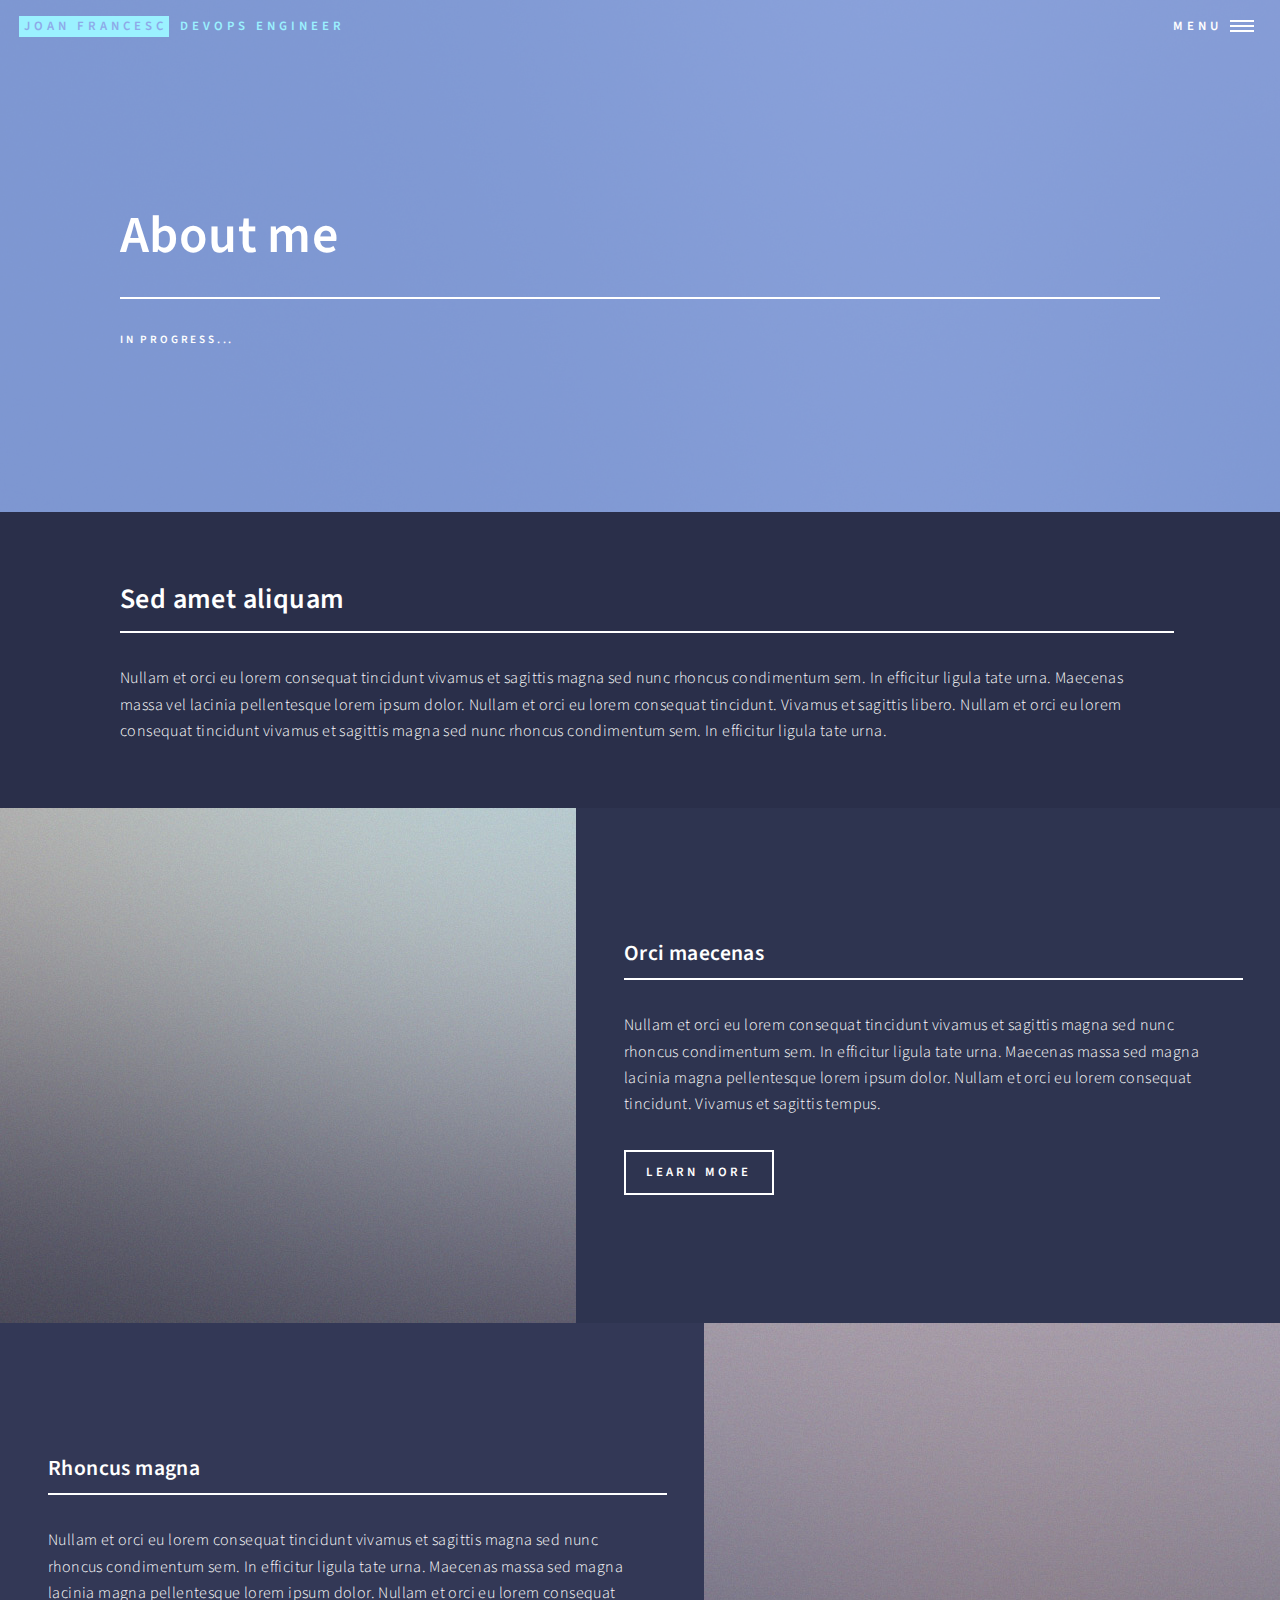
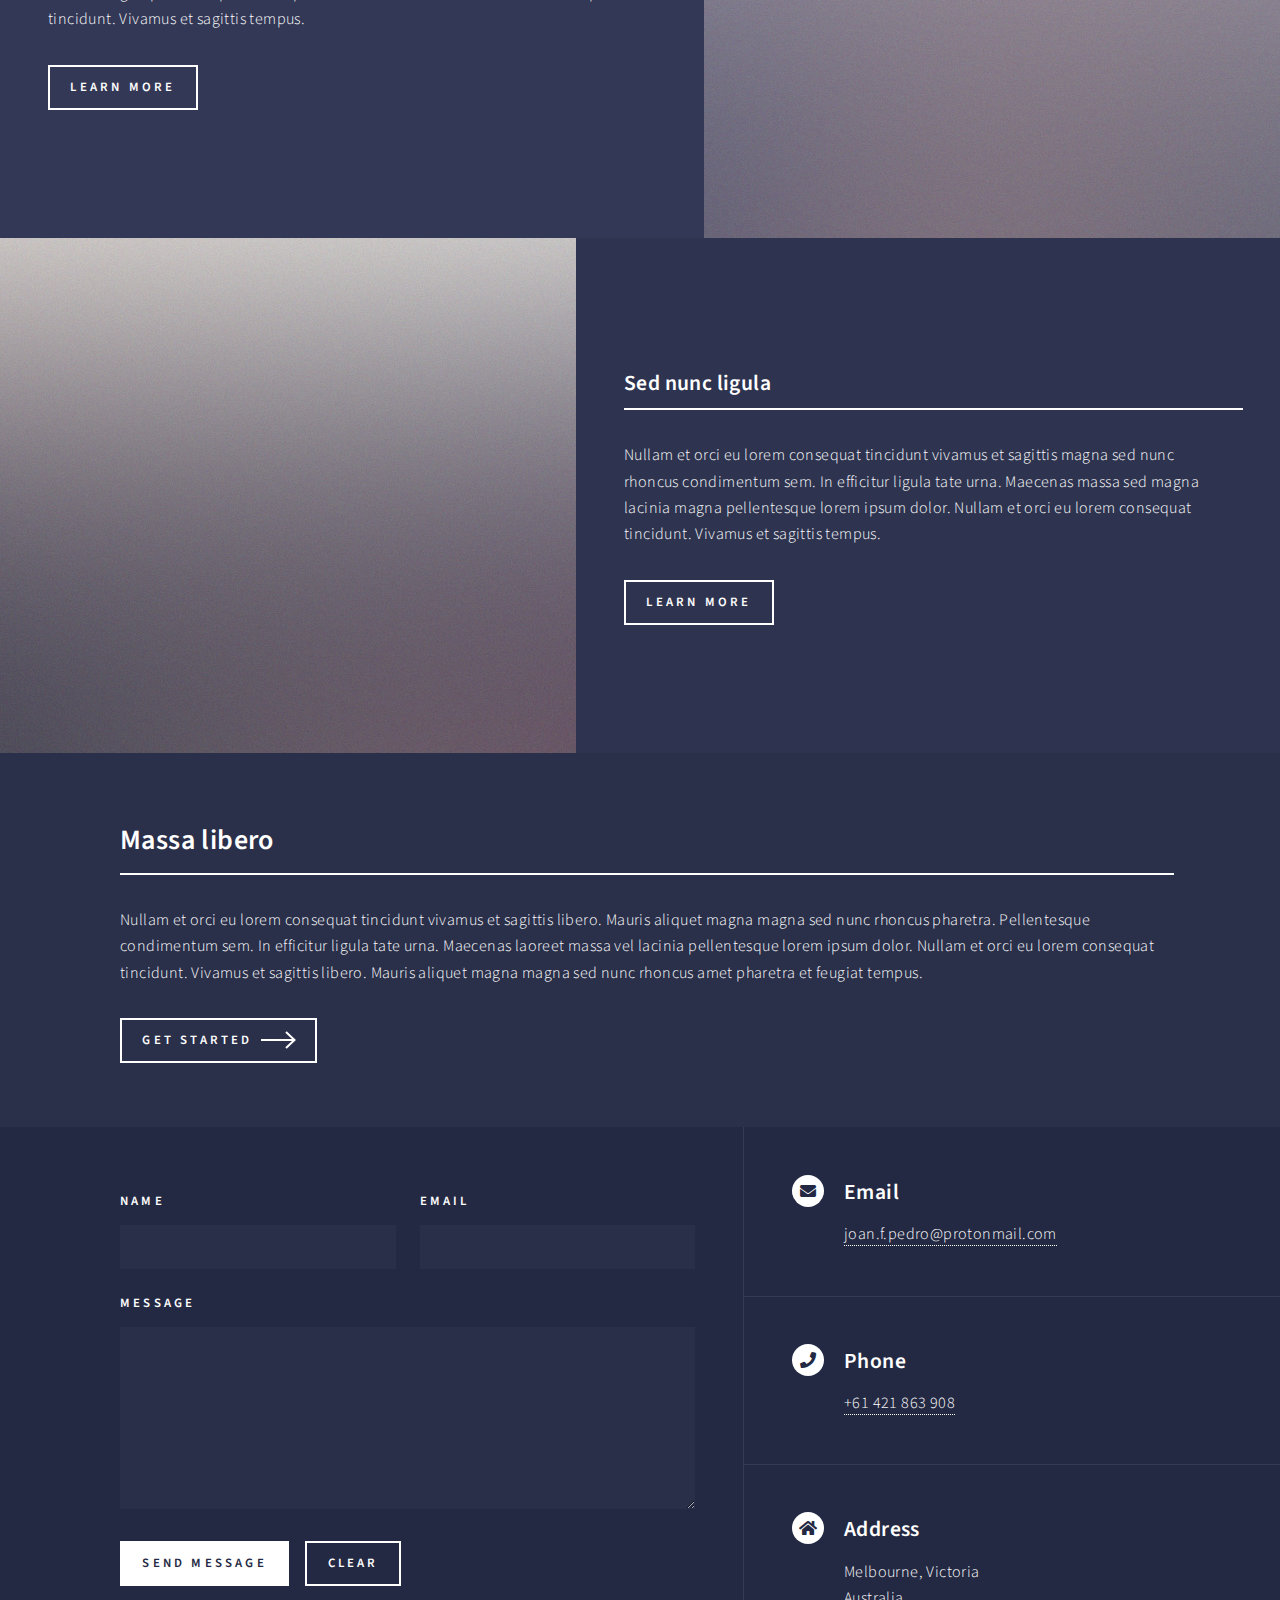
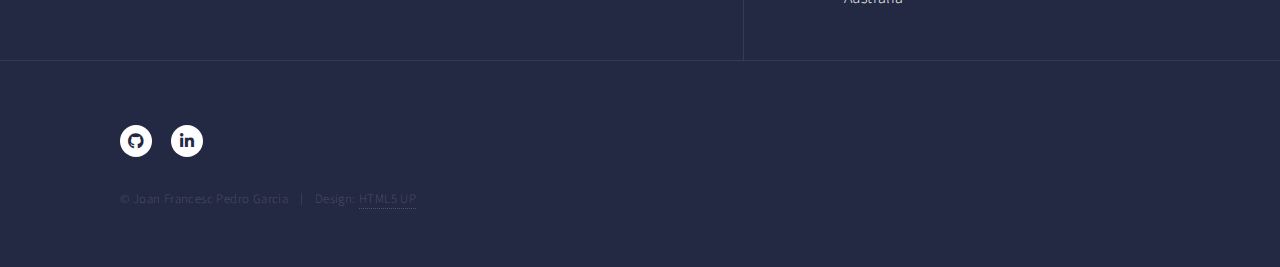
==== about.html @ ef1ed410 "Experience and studies ok" ====
<!DOCTYPE HTML>
<!--
	Forty by HTML5 UP
	html5up.net | @ajlkn
	Free for personal and commercial use under the CCA 3.0 license (html5up.net/license)
-->
<html>
	<head>	
		<link rel="icon" type="image/x-icon" href="/images/favicon.png">
		<title>Joan's Portfolio</title>
		<meta charset="utf-8" />
		<meta name="viewport" content="width=device-width, initial-scale=1, user-scalable=no" />
		<link rel="stylesheet" href="assets/css/main.css" />
		<noscript><link rel="stylesheet" href="assets/css/noscript.css" /></noscript>
	</head>

	<body class="is-preload">

		<!-- Wrapper -->
		<div id="wrapper">

			<!-- Header -->
			<header id="header" class="alt style5">
				<a href="index.html" class="logo"><strong>JOAN FRANCESC</strong> <span>DevOps Engineer</span></a>
				<nav>
					<a href="#menu">Menu</a>
				</nav>
			</header>

			<!-- Menu -->
			<nav id="menu">
				<ul class="links">
					<li><a href="index.html">Home</a></li>
					<li><a href="experience.html">Experience</a></li>
					<li><a href="education.html">Education and Certificates</a></li>
					<li><a href="skills.html">Skills</a></li>
					<li><a href="projects.html">Projects</a></li>
					<li><a href="about.html">About me</a></li>
				</ul>
				<ul class="actions stacked">
					<li><a href="documents/RESUME_DEVOPS_JOAN.pdf" target="_blank" class="button primary fit">Get my resume</a></li>
				</ul>
			</nav>

			<!-- Banner -->
			<!-- Note: The "styleN" class below should match that of the header element. -->
			<section id="banner" class="style5">
				<div class="inner">
					<span class="image">
						<img src="images/pic07.jpg" alt="" />
					</span>
					<header class="major">
						<h1>About me</h1>
					</header>
					<div class="content">
						<p>IN PROGRESS...<p/>
					</div>
				</div>
			</section>

			<!-- Main -->
			<div id="main">

				<!-- One -->
				<section id="one">
					<div class="inner">
						<header class="major">
							<h2>Sed amet aliquam</h2>
						</header>
						<p>Nullam et orci eu lorem consequat tincidunt vivamus et sagittis magna sed nunc rhoncus condimentum sem. In efficitur ligula tate urna. Maecenas massa vel lacinia pellentesque lorem ipsum dolor. Nullam et orci eu lorem consequat tincidunt. Vivamus et sagittis libero. Nullam et orci eu lorem consequat tincidunt vivamus et sagittis magna sed nunc rhoncus condimentum sem. In efficitur ligula tate urna.</p>
					</div>
				</section>

				<!-- Two -->
				<section id="two" class="spotlights">
					<section>
						<a href="generic.html" class="image">
							<img src="images/pic08.jpg" alt="" data-position="center center" />
						</a>
						<div class="content">
							<div class="inner">
								<header class="major">
									<h3>Orci maecenas</h3>
								</header>
								<p>Nullam et orci eu lorem consequat tincidunt vivamus et sagittis magna sed nunc rhoncus condimentum sem. In efficitur ligula tate urna. Maecenas massa sed magna lacinia magna pellentesque lorem ipsum dolor. Nullam et orci eu lorem consequat tincidunt. Vivamus et sagittis tempus.</p>
								<ul class="actions">
									<li><a href="generic.html" class="button">Learn more</a></li>
								</ul>
							</div>
						</div>
					</section>
					<section>
						<a href="generic.html" class="image">
							<img src="images/pic09.jpg" alt="" data-position="top center" />
						</a>
						<div class="content">
							<div class="inner">
								<header class="major">
									<h3>Rhoncus magna</h3>
								</header>
								<p>Nullam et orci eu lorem consequat tincidunt vivamus et sagittis magna sed nunc rhoncus condimentum sem. In efficitur ligula tate urna. Maecenas massa sed magna lacinia magna pellentesque lorem ipsum dolor. Nullam et orci eu lorem consequat tincidunt. Vivamus et sagittis tempus.</p>
								<ul class="actions">
									<li><a href="generic.html" class="button">Learn more</a></li>
								</ul>
							</div>
						</div>
					</section>
					<section>
						<a href="generic.html" class="image">
							<img src="images/pic10.jpg" alt="" data-position="25% 25%" />
						</a>
						<div class="content">
							<div class="inner">
								<header class="major">
									<h3>Sed nunc ligula</h3>
								</header>
								<p>Nullam et orci eu lorem consequat tincidunt vivamus et sagittis magna sed nunc rhoncus condimentum sem. In efficitur ligula tate urna. Maecenas massa sed magna lacinia magna pellentesque lorem ipsum dolor. Nullam et orci eu lorem consequat tincidunt. Vivamus et sagittis tempus.</p>
								<ul class="actions">
									<li><a href="generic.html" class="button">Learn more</a></li>
								</ul>
							</div>
						</div>
					</section>
				</section>

				<!-- Three -->
				<section id="three">
					<div class="inner">
						<header class="major">
							<h2>Massa libero</h2>
						</header>
						<p>Nullam et orci eu lorem consequat tincidunt vivamus et sagittis libero. Mauris aliquet magna magna sed nunc rhoncus pharetra. Pellentesque condimentum sem. In efficitur ligula tate urna. Maecenas laoreet massa vel lacinia pellentesque lorem ipsum dolor. Nullam et orci eu lorem consequat tincidunt. Vivamus et sagittis libero. Mauris aliquet magna magna sed nunc rhoncus amet pharetra et feugiat tempus.</p>
						<ul class="actions">
							<li><a href="generic.html" class="button next">Get Started</a></li>
						</ul>
					</div>
				</section>

			</div>

			<!-- Contact -->
			<section id="contact">
				<div class="inner">
					<section>
						<form method="post" action="https://formspree.io/f/mrgnbzaw">
							<div class="fields">
								<div class="field half">
									<label for="name">Name</label>
									<input type="text" name="name" id="name" />
								</div>
								<div class="field half">
									<label for="email">Email</label>
									<input type="text" name="email" id="email" />
								</div>
								<div class="field">
									<label for="message">Message</label>
									<textarea name="message" id="message" rows="6"></textarea>
								</div>
							</div>
							<ul class="actions">
								<li><input type="submit" value="Send Message" class="primary" /></li>
								<li><input type="reset" value="Clear" /></li>
							</ul>
						</form>
					</section>
					<section class="split">
						<section>
							<div class="contact-method">
								<span class="icon solid alt fa-envelope"></span>
								<h3>Email</h3>
								<a href="mailto:joan.f.pedro@protonmail.com">joan.f.pedro@protonmail.com</a>
							</div>
						</section>
						<section>
							<div class="contact-method">
								<span class="icon solid alt fa-phone"></span>
								<h3>Phone</h3>
								<a href="tel:+61421863908">+61 421 863 908</a>
							</div>
						</section>
						<section>
							<div class="contact-method">
								<span class="icon solid alt fa-home"></span>
								<h3>Address</h3>
								<span>Melbourne, Victoria<br />
								Australia</span>
							</div>
						</section>
					</section>
				</div>
			</section>

			<!-- Footer -->
			<footer id="footer">
				<div class="inner">
					<ul class="icons">
						<li><a href="https://www.github.com/joanfrancescpedro/" class="icon brands alt fa-github" target="_blank"><span class="label">GitHub</span></a></li>
						<li><a href="https://www.linkedin.com/in/jfpedrogarcia/" class="icon brands alt fa-linkedin-in" target="_blank"><span class="label">LinkedIn</span></a></li>
					</ul>
					<ul class="copyright">
						<li>&copy; Joan Francesc Pedro Garcia</li><li>Design: <a href="https://html5up.net">HTML5 UP</a></li>
					</ul>
				</div>
			</footer>
		</div>

		<!-- Scripts -->
		<script src="assets/js/jquery.min.js"></script>
		<script src="assets/js/jquery.scrolly.min.js"></script>
		<script src="assets/js/jquery.scrollex.min.js"></script>
		<script src="assets/js/browser.min.js"></script>
		<script src="assets/js/breakpoints.min.js"></script>
		<script src="assets/js/util.js"></script>
		<script src="assets/js/main.js"></script>

	</body>
</html>
---- assets/css/main.css ----
@import url(fontawesome-all.min.css);
@import url("https://fonts.googleapis.com/css?family=Source+Sans+Pro:300,300italic,600,600italic");

/*
	Forty by HTML5 UP
	html5up.net | @ajlkn
	Free for personal and commercial use under the CCA 3.0 license (html5up.net/license)
*/

html, body, div, span, applet, object,
iframe, h1, h2, h3, h4, h5, h6, p, blockquote,
pre, a, abbr, acronym, address, big, cite,
code, del, dfn, em, img, ins, kbd, q, s, samp,
small, strike, strong, sub, sup, tt, var, b,
u, i, center, dl, dt, dd, ol, ul, li, fieldset,
form, label, legend, table, caption, tbody,
tfoot, thead, tr, th, td, article, aside,
canvas, details, embed, figure, figcaption,
footer, header, hgroup, menu, nav, output, ruby,
section, summary, time, mark, audio, video {
	margin: 0;
	padding: 0;
	border: 0;
	font-size: 100%;
	font: inherit;
	vertical-align: baseline;}

article, aside, details, figcaption, figure,
footer, header, hgroup, menu, nav, section {
	display: block;}

body {
	line-height: 1;
}

ol, ul {
	list-style: none;
}

blockquote, q {
	quotes: none;
}

	blockquote:before, blockquote:after, q:before, q:after {
		content: '';
		content: none;
	}

table {
	border-collapse: collapse;
	border-spacing: 0;
}

body {
	-webkit-text-size-adjust: none;
}

mark {
	background-color: transparent;
	color: inherit;
}

input::-moz-focus-inner {
	border: 0;
	padding: 0;
}

input, select, textarea {
	-moz-appearance: none;
	-webkit-appearance: none;
	-ms-appearance: none;
	appearance: none;
}

/* Basic */

	@-ms-viewport {
		width: device-width;
	}

	body {
		-ms-overflow-style: scrollbar;
	}

	@media screen and (max-width: 480px) {

		html, body {
			min-width: 320px;
		}

	}

	html {
		box-sizing: border-box;
	}

	*, *:before, *:after {
		box-sizing: inherit;
	}

	body {
		background: #242943;
	}

		body.is-preload *, body.is-preload *:before, body.is-preload *:after {
			-moz-animation: none !important;
			-webkit-animation: none !important;
			-ms-animation: none !important;
			animation: none !important;
			-moz-transition: none !important;
			-webkit-transition: none !important;
			-ms-transition: none !important;
			transition: none !important;
		}

/* Type */

	body, input, select, textarea {
		color: #ffffff;
		font-family: "Source Sans Pro", Helvetica, sans-serif;
		font-size: 17pt;
		font-weight: 300;
		letter-spacing: 0.025em;
		line-height: 1.65;
	}

		@media screen and (max-width: 1680px) {

			body, input, select, textarea {
				font-size: 14pt;
			}

		}

		@media screen and (max-width: 1280px) {

			body, input, select, textarea {
				font-size: 12pt;
			}

		}

		@media screen and (max-width: 360px) {

			body, input, select, textarea {
				font-size: 11pt;
			}

		}

	a {
		-moz-transition: color 0.2s ease-in-out, border-bottom-color 0.2s ease-in-out;
		-webkit-transition: color 0.2s ease-in-out, border-bottom-color 0.2s ease-in-out;
		-ms-transition: color 0.2s ease-in-out, border-bottom-color 0.2s ease-in-out;
		transition: color 0.2s ease-in-out, border-bottom-color 0.2s ease-in-out;
		border-bottom: dotted 1px;
		color: inherit;
		text-decoration: none;
	}

		a:hover {
			border-bottom-color: transparent;
			color: #9bf1ff !important;
		}

		a:active {
			color: #53e3fb !important;
		}

	strong, b {
		color: #ffffff;
		font-weight: 600;
	}

	em, i {
		font-style: italic;
	}

	p {
		margin: 0 0 2em 0;
	}

	h1, h2, h3, h4, h5, h6 {
		color: #ffffff;
		font-weight: 600;
		line-height: 1.65;
		margin: 0 0 1em 0;
	}

		h1 a, h2 a, h3 a, h4 a, h5 a, h6 a {
			color: inherit;
			border-bottom: 0;
		}

	h1 {
		font-size: 2.5em;
	}

	h2 {
		font-size: 1.75em;
	}

	h3 {
		font-size: 1.35em;
	}

	h4 {
		font-size: 1.1em;
	}

	h5 {
		font-size: 0.9em;
	}

	h6 {
		font-size: 0.7em;
	}

	@media screen and (max-width: 736px) {

		h1 {
			font-size: 2em;
		}

		h2 {
			font-size: 1.5em;
		}

		h3 {
			font-size: 1.25em;
		}

	}

	sub {
		font-size: 0.8em;
		position: relative;
		top: 0.5em;
	}

	sup {
		font-size: 0.8em;
		position: relative;
		top: -0.5em;
	}

	blockquote {
		border-left: solid 4px rgba(212, 212, 255, 0.1);
		font-style: italic;
		margin: 0 0 2em 0;
		padding: 0.5em 0 0.5em 2em;
	}

	code {
		background: rgba(212, 212, 255, 0.035);
		font-family: "Courier New", monospace;
		font-size: 0.9em;
		margin: 0 0.25em;
		padding: 0.25em 0.65em;
	}

	pre {
		-webkit-overflow-scrolling: touch;
		font-family: "Courier New", monospace;
		font-size: 0.9em;
		margin: 0 0 2em 0;
	}

		pre code {
			display: block;
			line-height: 1.75;
			padding: 1em 1.5em;
			overflow-x: auto;
		}

	hr {
		border: 0;
		border-bottom: solid 1px rgba(212, 212, 255, 0.1);
		margin: 2em 0;
	}

		hr.major {
			margin: 3em 0;
		}

	.align-left {
		text-align: left;
	}

	.align-center {
		text-align: center;
	}

	.align-right {
		text-align: right;
	}

/* Row */

	.row {
		display: flex;
		flex-wrap: wrap;
		box-sizing: border-box;
		align-items: stretch;
	}

		.row > * {
			box-sizing: border-box;
		}

		.row.gtr-uniform > * > :last-child {
			margin-bottom: 0;
		}

		.row.aln-left {
			justify-content: flex-start;
		}

		.row.aln-center {
			justify-content: center;
		}

		.row.aln-right {
			justify-content: flex-end;
		}

		.row.aln-top {
			align-items: flex-start;
		}

		.row.aln-middle {
			align-items: center;
		}

		.row.aln-bottom {
			align-items: flex-end;
		}

		.row > .imp {
			order: -1;
		}

		.row > .col-1 {
			width: 8.33333%;
		}

		.row > .off-1 {
			margin-left: 8.33333%;
		}

		.row > .col-2 {
			width: 16.66667%;
		}

		.row > .off-2 {
			margin-left: 16.66667%;
		}

		.row > .col-3 {
			width: 25%;
		}

		.row > .off-3 {
			margin-left: 25%;
		}

		.row > .col-4 {
			width: 33.33333%;
		}

		.row > .off-4 {
			margin-left: 33.33333%;
		}

		.row > .col-5 {
			width: 41.66667%;
		}

		.row > .off-5 {
			margin-left: 41.66667%;
		}

		.row > .col-6 {
			width: 50%;
		}

		.row > .off-6 {
			margin-left: 50%;
		}

		.row > .col-7 {
			width: 58.33333%;
		}

		.row > .off-7 {
			margin-left: 58.33333%;
		}

		.row > .col-8 {
			width: 66.66667%;
		}

		.row > .off-8 {
			margin-left: 66.66667%;
		}

		.row > .col-9 {
			width: 75%;
		}

		.row > .off-9 {
			margin-left: 75%;
		}

		.row > .col-10 {
			width: 83.33333%;
		}

		.row > .off-10 {
			margin-left: 83.33333%;
		}

		.row > .col-11 {
			width: 91.66667%;
		}

		.row > .off-11 {
			margin-left: 91.66667%;
		}

		.row > .col-12 {
			width: 100%;
		}

		.row > .off-12 {
			margin-left: 100%;
		}

		.row.gtr-0 {
			margin-top: 0;
			margin-left: 0em;
		}

			.row.gtr-0 > * {
				padding: 0 0 0 0em;
			}

			.row.gtr-0.gtr-uniform {
				margin-top: 0em;
			}

				.row.gtr-0.gtr-uniform > * {
					padding-top: 0em;
				}

		.row.gtr-25 {
			margin-top: 0;
			margin-left: -0.5em;
		}

			.row.gtr-25 > * {
				padding: 0 0 0 0.5em;
			}

			.row.gtr-25.gtr-uniform {
				margin-top: -0.5em;
			}

				.row.gtr-25.gtr-uniform > * {
					padding-top: 0.5em;
				}

		.row.gtr-50 {
			margin-top: 0;
			margin-left: -1em;
		}

			.row.gtr-50 > * {
				padding: 0 0 0 1em;
			}

			.row.gtr-50.gtr-uniform {
				margin-top: -1em;
			}

				.row.gtr-50.gtr-uniform > * {
					padding-top: 1em;
				}

		.row {
			margin-top: 0;
			margin-left: -2em;
		}

			.row > * {
				padding: 0 0 0 2em;
			}

			.row.gtr-uniform {
				margin-top: -2em;
			}

				.row.gtr-uniform > * {
					padding-top: 2em;
				}

		.row.gtr-150 {
			margin-top: 0;
			margin-left: -3em;
		}

			.row.gtr-150 > * {
				padding: 0 0 0 3em;
			}

			.row.gtr-150.gtr-uniform {
				margin-top: -3em;
			}

				.row.gtr-150.gtr-uniform > * {
					padding-top: 3em;
				}

		.row.gtr-200 {
			margin-top: 0;
			margin-left: -4em;
		}

			.row.gtr-200 > * {
				padding: 0 0 0 4em;
			}

			.row.gtr-200.gtr-uniform {
				margin-top: -4em;
			}

				.row.gtr-200.gtr-uniform > * {
					padding-top: 4em;
				}

		@media screen and (max-width: 1680px) {

			.row {
				display: flex;
				flex-wrap: wrap;
				box-sizing: border-box;
				align-items: stretch;
			}

				.row > * {
					box-sizing: border-box;
				}

				.row.gtr-uniform > * > :last-child {
					margin-bottom: 0;
				}

				.row.aln-left {
					justify-content: flex-start;
				}

				.row.aln-center {
					justify-content: center;
				}

				.row.aln-right {
					justify-content: flex-end;
				}

				.row.aln-top {
					align-items: flex-start;
				}

				.row.aln-middle {
					align-items: center;
				}

				.row.aln-bottom {
					align-items: flex-end;
				}

				.row > .imp-xlarge {
					order: -1;
				}

				.row > .col-1-xlarge {
					width: 8.33333%;
				}

				.row > .off-1-xlarge {
					margin-left: 8.33333%;
				}

				.row > .col-2-xlarge {
					width: 16.66667%;
				}

				.row > .off-2-xlarge {
					margin-left: 16.66667%;
				}

				.row > .col-3-xlarge {
					width: 25%;
				}

				.row > .off-3-xlarge {
					margin-left: 25%;
				}

				.row > .col-4-xlarge {
					width: 33.33333%;
				}

				.row > .off-4-xlarge {
					margin-left: 33.33333%;
				}

				.row > .col-5-xlarge {
					width: 41.66667%;
				}

				.row > .off-5-xlarge {
					margin-left: 41.66667%;
				}

				.row > .col-6-xlarge {
					width: 50%;
				}

				.row > .off-6-xlarge {
					margin-left: 50%;
				}

				.row > .col-7-xlarge {
					width: 58.33333%;
				}

				.row > .off-7-xlarge {
					margin-left: 58.33333%;
				}

				.row > .col-8-xlarge {
					width: 66.66667%;
				}

				.row > .off-8-xlarge {
					margin-left: 66.66667%;
				}

				.row > .col-9-xlarge {
					width: 75%;
				}

				.row > .off-9-xlarge {
					margin-left: 75%;
				}

				.row > .col-10-xlarge {
					width: 83.33333%;
				}

				.row > .off-10-xlarge {
					margin-left: 83.33333%;
				}

				.row > .col-11-xlarge {
					width: 91.66667%;
				}

				.row > .off-11-xlarge {
					margin-left: 91.66667%;
				}

				.row > .col-12-xlarge {
					width: 100%;
				}

				.row > .off-12-xlarge {
					margin-left: 100%;
				}

				.row.gtr-0 {
					margin-top: 0;
					margin-left: 0em;
				}

					.row.gtr-0 > * {
						padding: 0 0 0 0em;
					}

					.row.gtr-0.gtr-uniform {
						margin-top: 0em;
					}

						.row.gtr-0.gtr-uniform > * {
							padding-top: 0em;
						}

				.row.gtr-25 {
					margin-top: 0;
					margin-left: -0.5em;
				}

					.row.gtr-25 > * {
						padding: 0 0 0 0.5em;
					}

					.row.gtr-25.gtr-uniform {
						margin-top: -0.5em;
					}

						.row.gtr-25.gtr-uniform > * {
							padding-top: 0.5em;
						}

				.row.gtr-50 {
					margin-top: 0;
					margin-left: -1em;
				}

					.row.gtr-50 > * {
						padding: 0 0 0 1em;
					}

					.row.gtr-50.gtr-uniform {
						margin-top: -1em;
					}

						.row.gtr-50.gtr-uniform > * {
							padding-top: 1em;
						}

				.row {
					margin-top: 0;
					margin-left: -2em;
				}

					.row > * {
						padding: 0 0 0 2em;
					}

					.row.gtr-uniform {
						margin-top: -2em;
					}

						.row.gtr-uniform > * {
							padding-top: 2em;
						}

				.row.gtr-150 {
					margin-top: 0;
					margin-left: -3em;
				}

					.row.gtr-150 > * {
						padding: 0 0 0 3em;
					}

					.row.gtr-150.gtr-uniform {
						margin-top: -3em;
					}

						.row.gtr-150.gtr-uniform > * {
							padding-top: 3em;
						}

				.row.gtr-200 {
					margin-top: 0;
					margin-left: -4em;
				}

					.row.gtr-200 > * {
						padding: 0 0 0 4em;
					}

					.row.gtr-200.gtr-uniform {
						margin-top: -4em;
					}

						.row.gtr-200.gtr-uniform > * {
							padding-top: 4em;
						}

		}

		@media screen and (max-width: 1280px) {

			.row {
				display: flex;
				flex-wrap: wrap;
				box-sizing: border-box;
				align-items: stretch;
			}

				.row > * {
					box-sizing: border-box;
				}

				.row.gtr-uniform > * > :last-child {
					margin-bottom: 0;
				}

				.row.aln-left {
					justify-content: flex-start;
				}

				.row.aln-center {
					justify-content: center;
				}

				.row.aln-right {
					justify-content: flex-end;
				}

				.row.aln-top {
					align-items: flex-start;
				}

				.row.aln-middle {
					align-items: center;
				}

				.row.aln-bottom {
					align-items: flex-end;
				}

				.row > .imp-large {
					order: -1;
				}

				.row > .col-1-large {
					width: 8.33333%;
				}

				.row > .off-1-large {
					margin-left: 8.33333%;
				}

				.row > .col-2-large {
					width: 16.66667%;
				}

				.row > .off-2-large {
					margin-left: 16.66667%;
				}

				.row > .col-3-large {
					width: 25%;
				}

				.row > .off-3-large {
					margin-left: 25%;
				}

				.row > .col-4-large {
					width: 33.33333%;
				}

				.row > .off-4-large {
					margin-left: 33.33333%;
				}

				.row > .col-5-large {
					width: 41.66667%;
				}

				.row > .off-5-large {
					margin-left: 41.66667%;
				}

				.row > .col-6-large {
					width: 50%;
				}

				.row > .off-6-large {
					margin-left: 50%;
				}

				.row > .col-7-large {
					width: 58.33333%;
				}

				.row > .off-7-large {
					margin-left: 58.33333%;
				}

				.row > .col-8-large {
					width: 66.66667%;
				}

				.row > .off-8-large {
					margin-left: 66.66667%;
				}

				.row > .col-9-large {
					width: 75%;
				}

				.row > .off-9-large {
					margin-left: 75%;
				}

				.row > .col-10-large {
					width: 83.33333%;
				}

				.row > .off-10-large {
					margin-left: 83.33333%;
				}

				.row > .col-11-large {
					width: 91.66667%;
				}

				.row > .off-11-large {
					margin-left: 91.66667%;
				}

				.row > .col-12-large {
					width: 100%;
				}

				.row > .off-12-large {
					margin-left: 100%;
				}

				.row.gtr-0 {
					margin-top: 0;
					margin-left: 0em;
				}

					.row.gtr-0 > * {
						padding: 0 0 0 0em;
					}

					.row.gtr-0.gtr-uniform {
						margin-top: 0em;
					}

						.row.gtr-0.gtr-uniform > * {
							padding-top: 0em;
						}

				.row.gtr-25 {
					margin-top: 0;
					margin-left: -0.375em;
				}

					.row.gtr-25 > * {
						padding: 0 0 0 0.375em;
					}

					.row.gtr-25.gtr-uniform {
						margin-top: -0.375em;
					}

						.row.gtr-25.gtr-uniform > * {
							padding-top: 0.375em;
						}

				.row.gtr-50 {
					margin-top: 0;
					margin-left: -0.75em;
				}

					.row.gtr-50 > * {
						padding: 0 0 0 0.75em;
					}

					.row.gtr-50.gtr-uniform {
						margin-top: -0.75em;
					}

						.row.gtr-50.gtr-uniform > * {
							padding-top: 0.75em;
						}

				.row {
					margin-top: 0;
					margin-left: -1.5em;
				}

					.row > * {
						padding: 0 0 0 1.5em;
					}

					.row.gtr-uniform {
						margin-top: -1.5em;
					}

						.row.gtr-uniform > * {
							padding-top: 1.5em;
						}

				.row.gtr-150 {
					margin-top: 0;
					margin-left: -2.25em;
				}

					.row.gtr-150 > * {
						padding: 0 0 0 2.25em;
					}

					.row.gtr-150.gtr-uniform {
						margin-top: -2.25em;
					}

						.row.gtr-150.gtr-uniform > * {
							padding-top: 2.25em;
						}

				.row.gtr-200 {
					margin-top: 0;
					margin-left: -3em;
				}

					.row.gtr-200 > * {
						padding: 0 0 0 3em;
					}

					.row.gtr-200.gtr-uniform {
						margin-top: -3em;
					}

						.row.gtr-200.gtr-uniform > * {
							padding-top: 3em;
						}

		}

		@media screen and (max-width: 980px) {

			.row {
				display: flex;
				flex-wrap: wrap;
				box-sizing: border-box;
				align-items: stretch;
			}

				.row > * {
					box-sizing: border-box;
				}

				.row.gtr-uniform > * > :last-child {
					margin-bottom: 0;
				}

				.row.aln-left {
					justify-content: flex-start;
				}

				.row.aln-center {
					justify-content: center;
				}

				.row.aln-right {
					justify-content: flex-end;
				}

				.row.aln-top {
					align-items: flex-start;
				}

				.row.aln-middle {
					align-items: center;
				}

				.row.aln-bottom {
					align-items: flex-end;
				}

				.row > .imp-medium {
					order: -1;
				}

				.row > .col-1-medium {
					width: 8.33333%;
				}

				.row > .off-1-medium {
					margin-left: 8.33333%;
				}

				.row > .col-2-medium {
					width: 16.66667%;
				}

				.row > .off-2-medium {
					margin-left: 16.66667%;
				}

				.row > .col-3-medium {
					width: 25%;
				}

				.row > .off-3-medium {
					margin-left: 25%;
				}

				.row > .col-4-medium {
					width: 33.33333%;
				}

				.row > .off-4-medium {
					margin-left: 33.33333%;
				}

				.row > .col-5-medium {
					width: 41.66667%;
				}

				.row > .off-5-medium {
					margin-left: 41.66667%;
				}

				.row > .col-6-medium {
					width: 50%;
				}

				.row > .off-6-medium {
					margin-left: 50%;
				}

				.row > .col-7-medium {
					width: 58.33333%;
				}

				.row > .off-7-medium {
					margin-left: 58.33333%;
				}

				.row > .col-8-medium {
					width: 66.66667%;
				}

				.row > .off-8-medium {
					margin-left: 66.66667%;
				}

				.row > .col-9-medium {
					width: 75%;
				}

				.row > .off-9-medium {
					margin-left: 75%;
				}

				.row > .col-10-medium {
					width: 83.33333%;
				}

				.row > .off-10-medium {
					margin-left: 83.33333%;
				}

				.row > .col-11-medium {
					width: 91.66667%;
				}

				.row > .off-11-medium {
					margin-left: 91.66667%;
				}

				.row > .col-12-medium {
					width: 100%;
				}

				.row > .off-12-medium {
					margin-left: 100%;
				}

				.row.gtr-0 {
					margin-top: 0;
					margin-left: 0em;
				}

					.row.gtr-0 > * {
						padding: 0 0 0 0em;
					}

					.row.gtr-0.gtr-uniform {
						margin-top: 0em;
					}

						.row.gtr-0.gtr-uniform > * {
							padding-top: 0em;
						}

				.row.gtr-25 {
					margin-top: 0;
					margin-left: -0.375em;
				}

					.row.gtr-25 > * {
						padding: 0 0 0 0.375em;
					}

					.row.gtr-25.gtr-uniform {
						margin-top: -0.375em;
					}

						.row.gtr-25.gtr-uniform > * {
							padding-top: 0.375em;
						}

				.row.gtr-50 {
					margin-top: 0;
					margin-left: -0.75em;
				}

					.row.gtr-50 > * {
						padding: 0 0 0 0.75em;
					}

					.row.gtr-50.gtr-uniform {
						margin-top: -0.75em;
					}

						.row.gtr-50.gtr-uniform > * {
							padding-top: 0.75em;
						}

				.row {
					margin-top: 0;
					margin-left: -1.5em;
				}

					.row > * {
						padding: 0 0 0 1.5em;
					}

					.row.gtr-uniform {
						margin-top: -1.5em;
					}

						.row.gtr-uniform > * {
							padding-top: 1.5em;
						}

				.row.gtr-150 {
					margin-top: 0;
					margin-left: -2.25em;
				}

					.row.gtr-150 > * {
						padding: 0 0 0 2.25em;
					}

					.row.gtr-150.gtr-uniform {
						margin-top: -2.25em;
					}

						.row.gtr-150.gtr-uniform > * {
							padding-top: 2.25em;
						}

				.row.gtr-200 {
					margin-top: 0;
					margin-left: -3em;
				}

					.row.gtr-200 > * {
						padding: 0 0 0 3em;
					}

					.row.gtr-200.gtr-uniform {
						margin-top: -3em;
					}

						.row.gtr-200.gtr-uniform > * {
							padding-top: 3em;
						}

		}

		@media screen and (max-width: 736px) {

			.row {
				display: flex;
				flex-wrap: wrap;
				box-sizing: border-box;
				align-items: stretch;
			}

				.row > * {
					box-sizing: border-box;
				}

				.row.gtr-uniform > * > :last-child {
					margin-bottom: 0;
				}

				.row.aln-left {
					justify-content: flex-start;
				}

				.row.aln-center {
					justify-content: center;
				}

				.row.aln-right {
					justify-content: flex-end;
				}

				.row.aln-top {
					align-items: flex-start;
				}

				.row.aln-middle {
					align-items: center;
				}

				.row.aln-bottom {
					align-items: flex-end;
				}

				.row > .imp-small {
					order: -1;
				}

				.row > .col-1-small {
					width: 8.33333%;
				}

				.row > .off-1-small {
					margin-left: 8.33333%;
				}

				.row > .col-2-small {
					width: 16.66667%;
				}

				.row > .off-2-small {
					margin-left: 16.66667%;
				}

				.row > .col-3-small {
					width: 25%;
				}

				.row > .off-3-small {
					margin-left: 25%;
				}

				.row > .col-4-small {
					width: 33.33333%;
				}

				.row > .off-4-small {
					margin-left: 33.33333%;
				}

				.row > .col-5-small {
					width: 41.66667%;
				}

				.row > .off-5-small {
					margin-left: 41.66667%;
				}

				.row > .col-6-small {
					width: 50%;
				}

				.row > .off-6-small {
					margin-left: 50%;
				}

				.row > .col-7-small {
					width: 58.33333%;
				}

				.row > .off-7-small {
					margin-left: 58.33333%;
				}

				.row > .col-8-small {
					width: 66.66667%;
				}

				.row > .off-8-small {
					margin-left: 66.66667%;
				}

				.row > .col-9-small {
					width: 75%;
				}

				.row > .off-9-small {
					margin-left: 75%;
				}

				.row > .col-10-small {
					width: 83.33333%;
				}

				.row > .off-10-small {
					margin-left: 83.33333%;
				}

				.row > .col-11-small {
					width: 91.66667%;
				}

				.row > .off-11-small {
					margin-left: 91.66667%;
				}

				.row > .col-12-small {
					width: 100%;
				}

				.row > .off-12-small {
					margin-left: 100%;
				}

				.row.gtr-0 {
					margin-top: 0;
					margin-left: 0em;
				}

					.row.gtr-0 > * {
						padding: 0 0 0 0em;
					}

					.row.gtr-0.gtr-uniform {
						margin-top: 0em;
					}

						.row.gtr-0.gtr-uniform > * {
							padding-top: 0em;
						}

				.row.gtr-25 {
					margin-top: 0;
					margin-left: -0.3125em;
				}

					.row.gtr-25 > * {
						padding: 0 0 0 0.3125em;
					}

					.row.gtr-25.gtr-uniform {
						margin-top: -0.3125em;
					}

						.row.gtr-25.gtr-uniform > * {
							padding-top: 0.3125em;
						}

				.row.gtr-50 {
					margin-top: 0;
					margin-left: -0.625em;
				}

					.row.gtr-50 > * {
						padding: 0 0 0 0.625em;
					}

					.row.gtr-50.gtr-uniform {
						margin-top: -0.625em;
					}

						.row.gtr-50.gtr-uniform > * {
							padding-top: 0.625em;
						}

				.row {
					margin-top: 0;
					margin-left: -1.25em;
				}

					.row > * {
						padding: 0 0 0 1.25em;
					}

					.row.gtr-uniform {
						margin-top: -1.25em;
					}

						.row.gtr-uniform > * {
							padding-top: 1.25em;
						}

				.row.gtr-150 {
					margin-top: 0;
					margin-left: -1.875em;
				}

					.row.gtr-150 > * {
						padding: 0 0 0 1.875em;
					}

					.row.gtr-150.gtr-uniform {
						margin-top: -1.875em;
					}

						.row.gtr-150.gtr-uniform > * {
							padding-top: 1.875em;
						}

				.row.gtr-200 {
					margin-top: 0;
					margin-left: -2.5em;
				}

					.row.gtr-200 > * {
						padding: 0 0 0 2.5em;
					}

					.row.gtr-200.gtr-uniform {
						margin-top: -2.5em;
					}

						.row.gtr-200.gtr-uniform > * {
							padding-top: 2.5em;
						}

		}

		@media screen and (max-width: 480px) {

			.row {
				display: flex;
				flex-wrap: wrap;
				box-sizing: border-box;
				align-items: stretch;
			}

				.row > * {
					box-sizing: border-box;
				}

				.row.gtr-uniform > * > :last-child {
					margin-bottom: 0;
				}

				.row.aln-left {
					justify-content: flex-start;
				}

				.row.aln-center {
					justify-content: center;
				}

				.row.aln-right {
					justify-content: flex-end;
				}

				.row.aln-top {
					align-items: flex-start;
				}

				.row.aln-middle {
					align-items: center;
				}

				.row.aln-bottom {
					align-items: flex-end;
				}

				.row > .imp-xsmall {
					order: -1;
				}

				.row > .col-1-xsmall {
					width: 8.33333%;
				}

				.row > .off-1-xsmall {
					margin-left: 8.33333%;
				}

				.row > .col-2-xsmall {
					width: 16.66667%;
				}

				.row > .off-2-xsmall {
					margin-left: 16.66667%;
				}

				.row > .col-3-xsmall {
					width: 25%;
				}

				.row > .off-3-xsmall {
					margin-left: 25%;
				}

				.row > .col-4-xsmall {
					width: 33.33333%;
				}

				.row > .off-4-xsmall {
					margin-left: 33.33333%;
				}

				.row > .col-5-xsmall {
					width: 41.66667%;
				}

				.row > .off-5-xsmall {
					margin-left: 41.66667%;
				}

				.row > .col-6-xsmall {
					width: 50%;
				}

				.row > .off-6-xsmall {
					margin-left: 50%;
				}

				.row > .col-7-xsmall {
					width: 58.33333%;
				}

				.row > .off-7-xsmall {
					margin-left: 58.33333%;
				}

				.row > .col-8-xsmall {
					width: 66.66667%;
				}

				.row > .off-8-xsmall {
					margin-left: 66.66667%;
				}

				.row > .col-9-xsmall {
					width: 75%;
				}

				.row > .off-9-xsmall {
					margin-left: 75%;
				}

				.row > .col-10-xsmall {
					width: 83.33333%;
				}

				.row > .off-10-xsmall {
					margin-left: 83.33333%;
				}

				.row > .col-11-xsmall {
					width: 91.66667%;
				}

				.row > .off-11-xsmall {
					margin-left: 91.66667%;
				}

				.row > .col-12-xsmall {
					width: 100%;
				}

				.row > .off-12-xsmall {
					margin-left: 100%;
				}

				.row.gtr-0 {
					margin-top: 0;
					margin-left: 0em;
				}

					.row.gtr-0 > * {
						padding: 0 0 0 0em;
					}

					.row.gtr-0.gtr-uniform {
						margin-top: 0em;
					}

						.row.gtr-0.gtr-uniform > * {
							padding-top: 0em;
						}

				.row.gtr-25 {
					margin-top: 0;
					margin-left: -0.3125em;
				}

					.row.gtr-25 > * {
						padding: 0 0 0 0.3125em;
					}

					.row.gtr-25.gtr-uniform {
						margin-top: -0.3125em;
					}

						.row.gtr-25.gtr-uniform > * {
							padding-top: 0.3125em;
						}

				.row.gtr-50 {
					margin-top: 0;
					margin-left: -0.625em;
				}

					.row.gtr-50 > * {
						padding: 0 0 0 0.625em;
					}

					.row.gtr-50.gtr-uniform {
						margin-top: -0.625em;
					}

						.row.gtr-50.gtr-uniform > * {
							padding-top: 0.625em;
						}

				.row {
					margin-top: 0;
					margin-left: -1.25em;
				}

					.row > * {
						padding: 0 0 0 1.25em;
					}

					.row.gtr-uniform {
						margin-top: -1.25em;
					}

						.row.gtr-uniform > * {
							padding-top: 1.25em;
						}

				.row.gtr-150 {
					margin-top: 0;
					margin-left: -1.875em;
				}

					.row.gtr-150 > * {
						padding: 0 0 0 1.875em;
					}

					.row.gtr-150.gtr-uniform {
						margin-top: -1.875em;
					}

						.row.gtr-150.gtr-uniform > * {
							padding-top: 1.875em;
						}

				.row.gtr-200 {
					margin-top: 0;
					margin-left: -2.5em;
				}

					.row.gtr-200 > * {
						padding: 0 0 0 2.5em;
					}

					.row.gtr-200.gtr-uniform {
						margin-top: -2.5em;
					}

						.row.gtr-200.gtr-uniform > * {
							padding-top: 2.5em;
						}

		}

/* Section/Article */

	section.special, article.special {
		text-align: center;
	}

	header.major {
		width: -moz-max-content;
		width: -webkit-max-content;
		width: -ms-max-content;
		width: 100%;
		margin-bottom: 2em;
	}

		header.major > :first-child {
			margin-bottom: 0;
			width: calc(100% + 0.5em);
		}

			header.major > :first-child:after {
				content: '';
				background-color: #ffffff;
				display: block;
				height: 2px;
				margin: 0.325em 0 0.5em 0;
				width: 100%;
			}

		header.major > p {
			font-size: 0.7em;
			font-weight: 600;
			letter-spacing: 0.25em;
			margin-bottom: 0;
			text-transform: uppercase;
		}

		body.is-ie header.major > :first-child:after {
			max-width: 9em;
		}

		body.is-ie header.major > h1:after {
			max-width: 100% !important;
		}

	@media screen and (max-width: 736px) {

		header.major > p br {
			display: none;
		}

	}

/* Form */

	form {
		margin: 0 0 2em 0;
	}

		form > :last-child {
			margin-bottom: 0;
		}

		form > .fields {
			display: -moz-flex;
			display: -webkit-flex;
			display: -ms-flex;
			display: flex;
			-moz-flex-wrap: wrap;
			-webkit-flex-wrap: wrap;
			-ms-flex-wrap: wrap;
			flex-wrap: wrap;
			width: calc(100% + 3em);
			margin: -1.5em 0 2em -1.5em;
		}

			form > .fields > .field {
				-moz-flex-grow: 0;
				-webkit-flex-grow: 0;
				-ms-flex-grow: 0;
				flex-grow: 0;
				-moz-flex-shrink: 0;
				-webkit-flex-shrink: 0;
				-ms-flex-shrink: 0;
				flex-shrink: 0;
				padding: 1.5em 0 0 1.5em;
				width: calc(100% - 1.5em);
			}

				form > .fields > .field.half {
					width: calc(50% - 0.75em);
				}

				form > .fields > .field.third {
					width: calc(100%/3 - 0.5em);
				}

				form > .fields > .field.quarter {
					width: calc(25% - 0.375em);
				}

		@media screen and (max-width: 480px) {

			form > .fields {
				width: calc(100% + 3em);
				margin: -1.5em 0 2em -1.5em;
			}

				form > .fields > .field {
					padding: 1.5em 0 0 1.5em;
					width: calc(100% - 1.5em);
				}

					form > .fields > .field.half {
						width: calc(100% - 1.5em);
					}

					form > .fields > .field.third {
						width: calc(100% - 1.5em);
					}

					form > .fields > .field.quarter {
						width: calc(100% - 1.5em);
					}

		}

	label {
		color: #ffffff;
		display: block;
		font-size: 0.8em;
		font-weight: 600;
		letter-spacing: 0.25em;
		margin: 0 0 1em 0;
		text-transform: uppercase;
	}

	input[type="text"],
	input[type="password"],
	input[type="email"],
	input[type="tel"],
	input[type="search"],
	input[type="url"],
	select,
	textarea {
		-moz-appearance: none;
		-webkit-appearance: none;
		-ms-appearance: none;
		appearance: none;
		background: rgba(212, 212, 255, 0.035);
		border: none;
		border-radius: 0;
		color: inherit;
		display: block;
		outline: 0;
		padding: 0 1em;
		text-decoration: none;
		width: 100%;
	}

		input[type="text"]:invalid,
		input[type="password"]:invalid,
		input[type="email"]:invalid,
		input[type="tel"]:invalid,
		input[type="search"]:invalid,
		input[type="url"]:invalid,
		select:invalid,
		textarea:invalid {
			box-shadow: none;
		}

		input[type="text"]:focus,
		input[type="password"]:focus,
		input[type="email"]:focus,
		input[type="tel"]:focus,
		input[type="search"]:focus,
		input[type="url"]:focus,
		select:focus,
		textarea:focus {
			border-color: #9bf1ff;
			box-shadow: 0 0 0 2px #9bf1ff;
		}

	select {
		background-image: url("data:image/svg+xml;charset=utf8,%3Csvg xmlns='http://www.w3.org/2000/svg' width='40' height='40' preserveAspectRatio='none' viewBox='0 0 40 40'%3E%3Cpath d='M9.4,12.3l10.4,10.4l10.4-10.4c0.2-0.2,0.5-0.4,0.9-0.4c0.3,0,0.6,0.1,0.9,0.4l3.3,3.3c0.2,0.2,0.4,0.5,0.4,0.9 c0,0.4-0.1,0.6-0.4,0.9L20.7,31.9c-0.2,0.2-0.5,0.4-0.9,0.4c-0.3,0-0.6-0.1-0.9-0.4L4.3,17.3c-0.2-0.2-0.4-0.5-0.4-0.9 c0-0.4,0.1-0.6,0.4-0.9l3.3-3.3c0.2-0.2,0.5-0.4,0.9-0.4S9.1,12.1,9.4,12.3z' fill='rgba(212, 212, 255, 0.1)' /%3E%3C/svg%3E");
		background-size: 1.25rem;
		background-repeat: no-repeat;
		background-position: calc(100% - 1rem) center;
		height: 2.75em;
		padding-right: 2.75em;
		text-overflow: ellipsis;
	}

		select option {
			color: #ffffff;
			background: #242943;
		}

		select:focus::-ms-value {
			background-color: transparent;
		}

		select::-ms-expand {
			display: none;
		}

	input[type="text"],
	input[type="password"],
	input[type="email"],
	input[type="tel"],
	input[type="search"],
	input[type="url"],
	select {
		height: 2.75em;
	}

	textarea {
		padding: 0.75em 1em;
	}

	input[type="checkbox"],
	input[type="radio"] {
		-moz-appearance: none;
		-webkit-appearance: none;
		-ms-appearance: none;
		appearance: none;
		display: block;
		float: left;
		margin-right: -2em;
		opacity: 0;
		width: 1em;
		z-index: -1;
	}

		input[type="checkbox"] + label,
		input[type="radio"] + label {
			text-decoration: none;
			color: #ffffff;
			cursor: pointer;
			display: inline-block;
			font-weight: 300;
			padding-left: 2.65em;
			padding-right: 0.75em;
			position: relative;
		}

			input[type="checkbox"] + label:before,
			input[type="radio"] + label:before {
				-moz-osx-font-smoothing: grayscale;
				-webkit-font-smoothing: antialiased;
				display: inline-block;
				font-style: normal;
				font-variant: normal;
				text-rendering: auto;
				line-height: 1;
				text-transform: none !important;
				font-family: 'Font Awesome 5 Free';
				font-weight: 900;
			}

			input[type="checkbox"] + label:before,
			input[type="radio"] + label:before {
				background: rgba(212, 212, 255, 0.035);
				content: '';
				display: inline-block;
				font-size: 0.8em;
				height: 2.0625em;
				left: 0;
				letter-spacing: 0;
				line-height: 2.0625em;
				position: absolute;
				text-align: center;
				top: 0;
				width: 2.0625em;
			}

		input[type="checkbox"]:checked + label:before,
		input[type="radio"]:checked + label:before {
			background: #ffffff;
			border-color: #9bf1ff;
			content: '\f00c';
			color: #242943;
		}

		input[type="checkbox"]:focus + label:before,
		input[type="radio"]:focus + label:before {
			box-shadow: 0 0 0 2px #9bf1ff;
		}

	input[type="radio"] + label:before {
		border-radius: 100%;
	}

	::-webkit-input-placeholder {
		color: rgba(244, 244, 255, 0.2) !important;
		opacity: 1.0;
	}

	:-moz-placeholder {
		color: rgba(244, 244, 255, 0.2) !important;
		opacity: 1.0;
	}

	::-moz-placeholder {
		color: rgba(244, 244, 255, 0.2) !important;
		opacity: 1.0;
	}

	:-ms-input-placeholder {
		color: rgba(244, 244, 255, 0.2) !important;
		opacity: 1.0;
	}

/* Box */

	.box {
		border: solid 1px rgba(212, 212, 255, 0.1);
		margin-bottom: 2em;
		padding: 1.5em;
	}

		.box > :last-child,
		.box > :last-child > :last-child,
		.box > :last-child > :last-child > :last-child {
			margin-bottom: 0;
		}

		.box.alt {
			border: 0;
			border-radius: 0;
			padding: 0;
		}

/* Icon */

	.icon {
		text-decoration: none;
		border-bottom: none;
		position: relative;
	}

		.icon:before {
			-moz-osx-font-smoothing: grayscale;
			-webkit-font-smoothing: antialiased;
			display: inline-block;
			font-style: normal;
			font-variant: normal;
			text-rendering: auto;
			line-height: 1;
			text-transform: none !important;
			font-family: 'Font Awesome 5 Free';
			font-weight: 400;
		}

		.icon > .label {
			display: none;
		}

		.icon:before {
			line-height: inherit;
		}

		.icon.solid:before {
			font-weight: 900;
		}

		.icon.brands:before {
			font-family: 'Font Awesome 5 Brands';
		}

		.icon.alt:before {
			background-color: #ffffff;
			border-radius: 100%;
			color: #242943;
			display: inline-block;
			height: 2em;
			line-height: 2em;
			text-align: center;
			width: 2em;
		}

	a.icon.alt:before {
		-moz-transition: background-color 0.2s ease-in-out;
		-webkit-transition: background-color 0.2s ease-in-out;
		-ms-transition: background-color 0.2s ease-in-out;
		transition: background-color 0.2s ease-in-out;
	}

	a.icon.alt:hover:before {
		background-color: #6fc3df;
	}

	a.icon.alt:active:before {
		background-color: #37a6cb;
	}

/* Image */

	.image {
		border: 0;
		display: inline-block;
		position: relative;
	}

		.image img {
			display: block;
		}

		.image.left, .image.right {
			max-width: 30%;
		}

			.image.left img, .image.right img {
				width: 100%;
			}

		.image.left {
			float: left;
			margin: 0 1.5em 1.25em 0;
			top: 0.25em;
		}

		.image.right {
			float: right;
			margin: 0 0 1.25em 1.5em;
			top: 0.25em;
		}

		.image.fit {
			display: block;
			margin: 0 0 2em 0;
			width: 100%;
		}

			.image.fit img {
				width: 100%;
			}

		.image.main {
			display: block;
			margin: 2.5em 0;
			width: 100%;
		}

			.image.main img {
				width: 100%;
			}

			@media screen and (max-width: 736px) {

				.image.main {
					margin: 1.5em 0;
				}

			}

/* List */

	ol {
		list-style: decimal;
		margin: 0 0 2em 0;
		padding-left: 1.25em;
	}

		ol li {
			padding-left: 0.25em;
		}

	ul {
		list-style: disc;
		margin: 0 0 2em 0;
		padding-left: 1em;
	}

		ul li {
			padding-left: 0.5em;
		}

		ul.alt {
			list-style: none;
			padding-left: 0;
		}

			ul.alt li {
				border-top: solid 1px rgba(212, 212, 255, 0.1);
				padding: 0.5em 0;
			}

				ul.alt li:first-child {
					border-top: 0;
					padding-top: 0;
				}

	dl {
		margin: 0 0 2em 0;
	}

		dl dt {
			display: block;
			font-weight: 600;
			margin: 0 0 1em 0;
		}

		dl dd {
			margin-left: 2em;
		}

/* Actions */

	ul.actions {
		display: -moz-flex;
		display: -webkit-flex;
		display: -ms-flex;
		display: flex;
		cursor: default;
		list-style: none;
		margin-left: -1em;
		padding-left: 0;
	}

		ul.actions li {
			padding: 0 0 0 1em;
			vertical-align: middle;
		}

		ul.actions.special {
			-moz-justify-content: center;
			-webkit-justify-content: center;
			-ms-justify-content: center;
			justify-content: center;
			width: 100%;
			margin-left: 0;
		}

			ul.actions.special li:first-child {
				padding-left: 0;
			}

		ul.actions.stacked {
			-moz-flex-direction: column;
			-webkit-flex-direction: column;
			-ms-flex-direction: column;
			flex-direction: column;
			margin-left: 0;
		}

			ul.actions.stacked li {
				padding: 1.3em 0 0 0;
			}

				ul.actions.stacked li:first-child {
					padding-top: 0;
				}

		ul.actions.fit {
			width: calc(100% + 1em);
		}

			ul.actions.fit li {
				-moz-flex-grow: 1;
				-webkit-flex-grow: 1;
				-ms-flex-grow: 1;
				flex-grow: 1;
				-moz-flex-shrink: 1;
				-webkit-flex-shrink: 1;
				-ms-flex-shrink: 1;
				flex-shrink: 1;
				width: 100%;
			}

				ul.actions.fit li > * {
					width: 100%;
				}

			ul.actions.fit.stacked {
				width: 100%;
			}

/* Icons */

	ul.icons {
		cursor: default;
		list-style: none;
		padding-left: 0;
	}

		ul.icons li {
			display: inline-block;
			padding: 0 1em 0 0;
		}

			ul.icons li:last-child {
				padding-right: 0;
			}

		@media screen and (max-width: 736px) {

			ul.icons li {
				padding: 0 0.75em 0 0;
			}

		}

/* Pagination */

	ul.pagination {
		cursor: default;
		list-style: none;
		padding-left: 0;
	}

		ul.pagination li {
			display: inline-block;
			padding-left: 0;
			vertical-align: middle;
		}

			ul.pagination li > .page {
				-moz-transition: background-color 0.2s ease-in-out, color 0.2s ease-in-out;
				-webkit-transition: background-color 0.2s ease-in-out, color 0.2s ease-in-out;
				-ms-transition: background-color 0.2s ease-in-out, color 0.2s ease-in-out;
				transition: background-color 0.2s ease-in-out, color 0.2s ease-in-out;
				border-bottom: 0;
				display: inline-block;
				font-size: 0.8em;
				font-weight: 600;
				height: 1.5em;
				line-height: 1.5em;
				margin: 0 0.125em;
				min-width: 1.5em;
				padding: 0 0.5em;
				text-align: center;
			}

				ul.pagination li > .page.active {
					background-color: #ffffff;
					color: #242943;
				}

					ul.pagination li > .page.active:hover {
						background-color: #9bf1ff;
						color: #242943 !important;
					}

					ul.pagination li > .page.active:active {
						background-color: #53e3fb;
					}

			ul.pagination li:first-child {
				padding-right: 0.75em;
			}

			ul.pagination li:last-child {
				padding-left: 0.75em;
			}

		@media screen and (max-width: 480px) {

			ul.pagination li:nth-child(n+2):nth-last-child(n+2) {
				display: none;
			}

			ul.pagination li:first-child {
				padding-right: 0;
			}

		}

/* Table */

	.table-wrapper {
		-webkit-overflow-scrolling: touch;
		overflow-x: auto;
	}

	table {
		margin: 0 0 2em 0;
		width: 100%;
	}

		table tbody tr {
			border: solid 1px rgba(212, 212, 255, 0.1);
			border-left: 0;
			border-right: 0;
		}

			table tbody tr:nth-child(2n + 1) {
				background-color: rgba(212, 212, 255, 0.035);
			}

		table td {
			padding: 0.75em 0.75em;
		}

		table th {
			color: #ffffff;
			font-size: 0.9em;
			font-weight: 600;
			padding: 0 0.75em 0.75em 0.75em;
			text-align: left;
		}

		table thead {
			border-bottom: solid 2px rgba(212, 212, 255, 0.1);
		}

		table tfoot {
			border-top: solid 2px rgba(212, 212, 255, 0.1);
		}

		table.alt {
			border-collapse: separate;
		}

			table.alt tbody tr td {
				border: solid 1px rgba(212, 212, 255, 0.1);
				border-left-width: 0;
				border-top-width: 0;
			}

				table.alt tbody tr td:first-child {
					border-left-width: 1px;
				}

			table.alt tbody tr:first-child td {
				border-top-width: 1px;
			}

			table.alt thead {
				border-bottom: 0;
			}

			table.alt tfoot {
				border-top: 0;
			}

/* Button */

	input[type="submit"],
	input[type="reset"],
	input[type="button"],
	button,
	.button {
		-moz-appearance: none;
		-webkit-appearance: none;
		-ms-appearance: none;
		appearance: none;
		-moz-transition: background-color 0.2s ease-in-out, box-shadow 0.2s ease-in-out, color 0.2s ease-in-out;
		-webkit-transition: background-color 0.2s ease-in-out, box-shadow 0.2s ease-in-out, color 0.2s ease-in-out;
		-ms-transition: background-color 0.2s ease-in-out, box-shadow 0.2s ease-in-out, color 0.2s ease-in-out;
		transition: background-color 0.2s ease-in-out, box-shadow 0.2s ease-in-out, color 0.2s ease-in-out;
		background-color: transparent;
		border: 0;
		border-radius: 0;
		box-shadow: inset 0 0 0 2px #ffffff;
		color: #ffffff;
		cursor: pointer;
		display: inline-block;
		font-size: 0.8em;
		font-weight: 600;
		height: 3.5em;
		letter-spacing: 0.25em;
		line-height: 3.5em;
		padding: 0 1.75em;
		text-align: center;
		text-decoration: none;
		text-transform: uppercase;
		white-space: nowrap;
	}

		input[type="submit"]:hover, input[type="submit"]:active,
		input[type="reset"]:hover,
		input[type="reset"]:active,
		input[type="button"]:hover,
		input[type="button"]:active,
		button:hover,
		button:active,
		.button:hover,
		.button:active {
			box-shadow: inset 0 0 0 2px #9bf1ff;
			color: #9bf1ff;
		}

		input[type="submit"]:active,
		input[type="reset"]:active,
		input[type="button"]:active,
		button:active,
		.button:active {
			background-color: rgba(155, 241, 255, 0.1);
			box-shadow: inset 0 0 0 2px #53e3fb;
			color: #53e3fb;
		}

		input[type="submit"].icon:before,
		input[type="reset"].icon:before,
		input[type="button"].icon:before,
		button.icon:before,
		.button.icon:before {
			margin-right: 0.5em;
		}

		input[type="submit"].fit,
		input[type="reset"].fit,
		input[type="button"].fit,
		button.fit,
		.button.fit {
			width: 100%;
		}

		input[type="submit"].small,
		input[type="reset"].small,
		input[type="button"].small,
		button.small,
		.button.small {
			font-size: 0.6em;
		}

		input[type="submit"].large,
		input[type="reset"].large,
		input[type="button"].large,
		button.large,
		.button.large {
			font-size: 1.25em;
			height: 3em;
			line-height: 3em;
		}

		input[type="submit"].next,
		input[type="reset"].next,
		input[type="button"].next,
		button.next,
		.button.next {
			padding-right: 4.5em;
			position: relative;
		}

			input[type="submit"].next:before, input[type="submit"].next:after,
			input[type="reset"].next:before,
			input[type="reset"].next:after,
			input[type="button"].next:before,
			input[type="button"].next:after,
			button.next:before,
			button.next:after,
			.button.next:before,
			.button.next:after {
				-moz-transition: opacity 0.2s ease-in-out;
				-webkit-transition: opacity 0.2s ease-in-out;
				-ms-transition: opacity 0.2s ease-in-out;
				transition: opacity 0.2s ease-in-out;
				background-position: center right;
				background-repeat: no-repeat;
				background-size: 36px 24px;
				content: '';
				display: block;
				height: 100%;
				position: absolute;
				right: 1.5em;
				top: 0;
				vertical-align: middle;
				width: 36px;
			}

			input[type="submit"].next:before,
			input[type="reset"].next:before,
			input[type="button"].next:before,
			button.next:before,
			.button.next:before {
				background-image: url("data:image/svg+xml;charset=utf8,%3Csvg xmlns='http://www.w3.org/2000/svg' xmlns:xlink='http://www.w3.org/1999/xlink' width='36px' height='24px' viewBox='0 0 36 24' zoomAndPan='disable'%3E%3Cstyle%3Eline %7B stroke: %23ffffff%3B stroke-width: 2px%3B %7D%3C/style%3E%3Cline x1='0' y1='12' x2='34' y2='12' /%3E%3Cline x1='25' y1='4' x2='34' y2='12.5' /%3E%3Cline x1='25' y1='20' x2='34' y2='11.5' /%3E%3C/svg%3E");
			}

			input[type="submit"].next:after,
			input[type="reset"].next:after,
			input[type="button"].next:after,
			button.next:after,
			.button.next:after {
				background-image: url("data:image/svg+xml;charset=utf8,%3Csvg xmlns='http://www.w3.org/2000/svg' xmlns:xlink='http://www.w3.org/1999/xlink' width='36px' height='24px' viewBox='0 0 36 24' zoomAndPan='disable'%3E%3Cstyle%3Eline %7B stroke: %239bf1ff%3B stroke-width: 2px%3B %7D%3C/style%3E%3Cline x1='0' y1='12' x2='34' y2='12' /%3E%3Cline x1='25' y1='4' x2='34' y2='12.5' /%3E%3Cline x1='25' y1='20' x2='34' y2='11.5' /%3E%3C/svg%3E");
				opacity: 0;
				z-index: 1;
			}

			input[type="submit"].next:hover:after, input[type="submit"].next:active:after,
			input[type="reset"].next:hover:after,
			input[type="reset"].next:active:after,
			input[type="button"].next:hover:after,
			input[type="button"].next:active:after,
			button.next:hover:after,
			button.next:active:after,
			.button.next:hover:after,
			.button.next:active:after {
				opacity: 1;
			}

			@media screen and (max-width: 1280px) {

				input[type="submit"].next,
				input[type="reset"].next,
				input[type="button"].next,
				button.next,
				.button.next {
					padding-right: 5em;
				}

			}

		input[type="submit"].primary,
		input[type="reset"].primary,
		input[type="button"].primary,
		button.primary,
		.button.primary {
			background-color: #ffffff;
			box-shadow: none;
			color: #242943;
		}

			input[type="submit"].primary:hover, input[type="submit"].primary:active,
			input[type="reset"].primary:hover,
			input[type="reset"].primary:active,
			input[type="button"].primary:hover,
			input[type="button"].primary:active,
			button.primary:hover,
			button.primary:active,
			.button.primary:hover,
			.button.primary:active {
				background-color: #9bf1ff;
				color: #242943 !important;
			}

			input[type="submit"].primary:active,
			input[type="reset"].primary:active,
			input[type="button"].primary:active,
			button.primary:active,
			.button.primary:active {
				background-color: #53e3fb;
			}

		input[type="submit"].disabled, input[type="submit"]:disabled,
		input[type="reset"].disabled,
		input[type="reset"]:disabled,
		input[type="button"].disabled,
		input[type="button"]:disabled,
		button.disabled,
		button:disabled,
		.button.disabled,
		.button:disabled {
			pointer-events: none;
			cursor: default;
			opacity: 0.25;
		}

/* Tiles */

	.tiles {
		display: -moz-flex;
		display: -webkit-flex;
		display: -ms-flex;
		display: flex;
		-moz-flex-wrap: wrap;
		-webkit-flex-wrap: wrap;
		-ms-flex-wrap: wrap;
		flex-wrap: wrap;
		border-top: 0 !important;
	}

		.tiles + * {
			border-top: 0 !important;
		}

		.tiles article {
			-moz-align-items: center;
			-webkit-align-items: center;
			-ms-align-items: center;
			align-items: center;
			display: -moz-flex;
			display: -webkit-flex;
			display: -ms-flex;
			display: flex;
			-moz-transition: -moz-transform 0.25s ease, opacity 0.25s ease, -moz-filter 1s ease, -webkit-filter 1s ease;
			-webkit-transition: -webkit-transform 0.25s ease, opacity 0.25s ease, -webkit-filter 1s ease, -webkit-filter 1s ease;
			-ms-transition: -ms-transform 0.25s ease, opacity 0.25s ease, -ms-filter 1s ease, -webkit-filter 1s ease;
			transition: transform 0.25s ease, opacity 0.25s ease, filter 1s ease, -webkit-filter 1s ease;
			padding: 4em 4em 2em 4em ;
			background-position: center;
			background-repeat: no-repeat;
			background-size: cover;
			cursor: default;
			height: 40vh;
			max-height: 40em;
			min-height: 23em;
			overflow: hidden;
			position: relative;
			width: 40%;
		}

			.tiles article .image {
				display: none;
			}

			.tiles article header {
				position: relative;
				z-index: 3;
			}

			.tiles article h3 {
				font-size: 1.75em;
			}

				.tiles article h3 a:hover {
					color: inherit !important;
				}

			.tiles article .link.primary {
				border: 0;
				height: 100%;
				left: 0;
				position: absolute;
				top: 0;
				width: 100%;
				z-index: 4;
			}

			.tiles article:before {
				-moz-transition: opacity 0.5s ease;
				-webkit-transition: opacity 0.5s ease;
				-ms-transition: opacity 0.5s ease;
				transition: opacity 0.5s ease;
				bottom: 0;
				content: '';
				display: block;
				height: 100%;
				left: 0;
				opacity: 0.85;
				position: absolute;
				width: 100%;
				z-index: 2;
			}

			.tiles article:after {
				background-color: rgba(36, 41, 67, 0.25);
				content: '';
				display: block;
				height: 100%;
				left: 0;
				position: absolute;
				top: 0;
				width: 100%;
				z-index: 1;
			}

			.tiles article:hover:before {
				opacity: 0;
			}

			.tiles article.is-transitioning {
				-moz-transform: scale(0.95);
				-webkit-transform: scale(0.95);
				-ms-transform: scale(0.95);
				transform: scale(0.95);
				-moz-filter: blur(0.5em);
				-webkit-filter: blur(0.5em);
				-ms-filter: blur(0.5em);
				filter: blur(0.5em);
				opacity: 0;
			}

			.tiles article:nth-child(4n - 1), .tiles article:nth-child(4n - 2) {
				width: 60%;
			}

			.tiles article:nth-child(6n - 5):before {
				background-color: #6fc3df;
			}

			.tiles article:nth-child(6n - 4):before {
				background-color: #8d82c4;
			}

			.tiles article:nth-child(6n - 3):before {
				background-color: #ec8d81;
			}

			.tiles article:nth-child(6n - 2):before {
				background-color: #e7b788;
			}

			.tiles article:nth-child(6n - 1):before {
				background-color: #8ea9e8;
			}

			.tiles article:nth-child(6n):before {
				background-color: #87c5a4;
			}

		@media screen and (max-width: 1280px) {

			.tiles article {
				padding: 4em 3em 2em 3em ;
				height: 30vh;
				max-height: 30em;
				min-height: 20em;
			}

		}

		@media screen and (max-width: 980px) {

			.tiles article {
				width: 50% !important;
			}

		}

		@media screen and (max-width: 736px) {

			.tiles article {
				padding: 3em 1.5em 1em 1.5em ;
				height: 16em;
				max-height: none;
				min-height: 0;
			}

				.tiles article h3 {
					font-size: 1.5em;
				}

		}

		@media screen and (max-width: 480px) {

			.tiles {
				display: block;
			}

				.tiles article {
					height: 20em;
					width: 100% !important;
				}

		}

/* Contact Method */

	.contact-method {
		margin: 0 0 2em 0;
		padding-left: 3.25em;
		position: relative;
	}

		.contact-method .icon {
			left: 0;
			position: absolute;
			top: 0;
		}

		.contact-method h3 {
			margin: 0 0 0.5em 0;
		}

/* Spotlights */

	.spotlights {
		border-top: 0 !important;
	}

		.spotlights + * {
			border-top: 0 !important;
		}

		.spotlights > section {
			display: -moz-flex;
			display: -webkit-flex;
			display: -ms-flex;
			display: flex;
			-moz-flex-direction: row;
			-webkit-flex-direction: row;
			-ms-flex-direction: row;
			flex-direction: row;
			background-color: #2e3450;
		}

			.spotlights > section > .image {
				background-position: center center;
				background-size: cover;
				border-radius: 0;
				display: block;
				position: relative;
				width: 30%;
			}

				.spotlights > section > .image img {
					border-radius: 0;
					display: block;
					width: 100%;
				}

				.spotlights > section > .image:before {
					background: rgba(36, 41, 67, 0.9);
					content: '';
					display: block;
					height: 100%;
					left: 0;
					opacity: 0;
					position: absolute;
					top: 0;
					width: 100%;
				}

			.spotlights > section > .content {
				display: -moz-flex;
				display: -webkit-flex;
				display: -ms-flex;
				display: flex;
				-moz-flex-direction: column;
				-webkit-flex-direction: column;
				-ms-flex-direction: column;
				flex-direction: column;
				-moz-justify-content: center;
				-webkit-justify-content: center;
				-ms-justify-content: center;
				justify-content: center;
				-moz-align-items: center;
				-webkit-align-items: center;
				-ms-align-items: center;
				align-items: center;
				padding: 2em 3em 0.1em 3em ;
				width: 70%;
			}

				.spotlights > section > .content > .inner {
					margin: 0 auto;
					max-width: 100%;
					width: 65em;
				}

			.spotlights > section:nth-child(2n) {
				-moz-flex-direction: row-reverse;
				-webkit-flex-direction: row-reverse;
				-ms-flex-direction: row-reverse;
				flex-direction: row-reverse;
				background-color: #333856;
			}

				.spotlights > section:nth-child(2n) > .content {
					-moz-align-items: -moz-flex-end;
					-webkit-align-items: -webkit-flex-end;
					-ms-align-items: -ms-flex-end;
					align-items: flex-end;
				}

		@media screen and (max-width: 1680px) {

			.spotlights > section > .image {
				width: 40%;
			}

			.spotlights > section > .content {
				width: 60%;
			}

		}

		@media screen and (max-width: 1280px) {

			.spotlights > section > .image {
				width: 45%;
			}

			.spotlights > section > .content {
				width: 55%;
			}

		}

		@media screen and (max-width: 980px) {

			.spotlights > section {
				display: block;
			}

				.spotlights > section > .image {
					width: 100%;
				}

				.spotlights > section > .content {
					padding: 4em 3em 2em 3em ;
					width: 100%;
				}

		}

		@media screen and (max-width: 736px) {

			.spotlights > section > .content {
				padding: 3em 1.5em 1em 1.5em ;
			}

		}

/* Header */

	@-moz-keyframes reveal-header {
		0% {
			top: -4em;
			opacity: 0;
		}

		100% {
			top: 0;
			opacity: 1;
		}
	}

	@-webkit-keyframes reveal-header {
		0% {
			top: -4em;
			opacity: 0;
		}

		100% {
			top: 0;
			opacity: 1;
		}
	}

	@-ms-keyframes reveal-header {
		0% {
			top: -4em;
			opacity: 0;
		}

		100% {
			top: 0;
			opacity: 1;
		}
	}

	@keyframes reveal-header {
		0% {
			top: -4em;
			opacity: 0;
		}

		100% {
			top: 0;
			opacity: 1;
		}
	}

	#header {
		display: -moz-flex;
		display: -webkit-flex;
		display: -ms-flex;
		display: flex;
		background-color: #2a2f4a;
		box-shadow: 0 0 0.25em 0 rgba(0, 0, 0, 0.15);
		cursor: default;
		font-weight: 600;
		height: 3.25em;
		left: 0;
		letter-spacing: 0.25em;
		line-height: 3.25em;
		margin: 0;
		position: fixed;
		text-transform: uppercase;
		top: 0;
		width: 100%;
		z-index: 10000;
	}

		#header .logo {
			border: 0;
			display: inline-block;
			font-size: 0.8em;
			height: inherit;
			line-height: inherit;
			padding: 0 1.5em;
		}

			#header .logo strong {
				-moz-transition: background-color 0.2s ease-in-out, color 0.2s ease-in-out;
				-webkit-transition: background-color 0.2s ease-in-out, color 0.2s ease-in-out;
				-ms-transition: background-color 0.2s ease-in-out, color 0.2s ease-in-out;
				transition: background-color 0.2s ease-in-out, color 0.2s ease-in-out;
				background-color: #ffffff;
				color: #242943;
				display: inline-block;
				line-height: 1.65em;
				margin-right: 0.325em;
				padding: 0 0.125em 0 0.375em;
			}

			#header .logo:hover strong {
				background-color: #9bf1ff;
			}

			#header .logo:active strong {
				background-color: #53e3fb;
			}

		#header nav {
			display: -moz-flex;
			display: -webkit-flex;
			display: -ms-flex;
			display: flex;
			-moz-justify-content: -moz-flex-end;
			-webkit-justify-content: -webkit-flex-end;
			-ms-justify-content: -ms-flex-end;
			justify-content: flex-end;
			-moz-flex-grow: 1;
			-webkit-flex-grow: 1;
			-ms-flex-grow: 1;
			flex-grow: 1;
			height: inherit;
			line-height: inherit;
		}

			#header nav a {
				border: 0;
				display: block;
				font-size: 0.8em;
				height: inherit;
				line-height: inherit;
				padding: 0 0.75em;
				position: relative;
				vertical-align: middle;
			}

				#header nav a:last-child {
					padding-right: 1.5em;
				}

				#header nav a[href="#menu"] {
					padding-right: 3.325em !important;
				}

					#header nav a[href="#menu"]:before, #header nav a[href="#menu"]:after {
						background-image: url("data:image/svg+xml;charset=utf8,%3Csvg xmlns='http://www.w3.org/2000/svg' width='24' height='32' viewBox='0 0 24 32' preserveAspectRatio='none'%3E%3Cstyle%3Eline %7B stroke-width: 2px%3B stroke: %23ffffff%3B %7D%3C/style%3E%3Cline x1='0' y1='11' x2='24' y2='11' /%3E%3Cline x1='0' y1='21' x2='24' y2='21' /%3E%3Cline x1='0' y1='16' x2='24' y2='16' /%3E%3C/svg%3E");
						background-position: center;
						background-repeat: no-repeat;
						background-size: 24px 32px;
						content: '';
						display: block;
						height: 100%;
						position: absolute;
						right: 1.5em;
						top: 0;
						vertical-align: middle;
						width: 24px;
					}

					#header nav a[href="#menu"]:after {
						-moz-transition: opacity 0.2s ease-in-out;
						-webkit-transition: opacity 0.2s ease-in-out;
						-ms-transition: opacity 0.2s ease-in-out;
						transition: opacity 0.2s ease-in-out;
						background-image: url("data:image/svg+xml;charset=utf8,%3Csvg xmlns='http://www.w3.org/2000/svg' width='24' height='32' viewBox='0 0 24 32' preserveAspectRatio='none'%3E%3Cstyle%3Eline %7B stroke-width: 2px%3B stroke: %239bf1ff%3B %7D%3C/style%3E%3Cline x1='0' y1='11' x2='24' y2='11' /%3E%3Cline x1='0' y1='21' x2='24' y2='21' /%3E%3Cline x1='0' y1='16' x2='24' y2='16' /%3E%3C/svg%3E");
						opacity: 0;
						z-index: 1;
					}

					#header nav a[href="#menu"]:hover:after, #header nav a[href="#menu"]:active:after {
						opacity: 1;
					}

					#header nav a[href="#menu"]:last-child {
						padding-right: 3.875em !important;
					}

						#header nav a[href="#menu"]:last-child:before, #header nav a[href="#menu"]:last-child:after {
							right: 2em;
						}

		#header.reveal {
			-moz-animation: reveal-header 0.35s ease;
			-webkit-animation: reveal-header 0.35s ease;
			-ms-animation: reveal-header 0.35s ease;
			animation: reveal-header 0.35s ease;
		}

		#header.alt {
			-moz-transition: opacity 2.5s ease;
			-webkit-transition: opacity 2.5s ease;
			-ms-transition: opacity 2.5s ease;
			transition: opacity 2.5s ease;
			-moz-transition-delay: 0.75s;
			-webkit-transition-delay: 0.75s;
			-ms-transition-delay: 0.75s;
			transition-delay: 0.75s;
			-moz-animation: none;
			-webkit-animation: none;
			-ms-animation: none;
			animation: none;
			background-color: transparent;
			box-shadow: none;
			position: absolute;
		}

			#header.alt.style1 .logo strong {
				color: #6fc3df;
			}

			#header.alt.style2 .logo strong {
				color: #8d82c4;
			}

			#header.alt.style3 .logo strong {
				color: #ec8d81;
			}

			#header.alt.style4 .logo strong {
				color: #e7b788;
			}

			#header.alt.style5 .logo strong {
				color: #8ea9e8;
			}

			#header.alt.style6 .logo strong {
				color: #87c5a4;
			}

		body.is-preload #header.alt {
			opacity: 0;
		}

		@media screen and (max-width: 1680px) {

			#header nav a[href="#menu"] {
				padding-right: 3.75em !important;
			}

				#header nav a[href="#menu"]:last-child {
					padding-right: 4.25em !important;
				}

		}

		@media screen and (max-width: 1280px) {

			#header nav a[href="#menu"] {
				padding-right: 4em !important;
			}

				#header nav a[href="#menu"]:last-child {
					padding-right: 4.5em !important;
				}

		}

		@media screen and (max-width: 736px) {

			#header {
				height: 2.75em;
				line-height: 2.75em;
			}

				#header .logo {
					padding: 0 1em;
				}

				#header nav a {
					padding: 0 0.5em;
				}

					#header nav a:last-child {
						padding-right: 1em;
					}

					#header nav a[href="#menu"] {
						padding-right: 3.25em !important;
					}

						#header nav a[href="#menu"]:before, #header nav a[href="#menu"]:after {
							right: 0.75em;
						}

						#header nav a[href="#menu"]:last-child {
							padding-right: 4em !important;
						}

							#header nav a[href="#menu"]:last-child:before, #header nav a[href="#menu"]:last-child:after {
								right: 1.5em;
							}

		}

		@media screen and (max-width: 480px) {

			#header .logo span {
				display: none;
			}

			#header nav a[href="#menu"] {
				overflow: hidden;
				padding-right: 0 !important;
				text-indent: 5em;
				white-space: nowrap;
				width: 5em;
			}

				#header nav a[href="#menu"]:before, #header nav a[href="#menu"]:after {
					right: 0;
					width: inherit;
				}

				#header nav a[href="#menu"]:last-child:before, #header nav a[href="#menu"]:last-child:after {
					width: 4em;
					right: 0;
				}

		}

/* Banner */

	#banner {
		-moz-align-items: center;
		-webkit-align-items: center;
		-ms-align-items: center;
		align-items: center;
		background-image: url("../../images/banner.jpg");
		display: -moz-flex;
		display: -webkit-flex;
		display: -ms-flex;
		display: flex;
		padding: 6em 0 2em 0 ;
		background-attachment: fixed;
		background-position: center;
		background-repeat: no-repeat;
		background-size: cover;
		border-bottom: 0 !important;
		cursor: default;
		height: 60vh;
		margin-bottom: -3.25em;
		max-height: 32em;
		min-height: 22em;
		position: relative;
		top: -3.25em;
	}

		#banner:after {
			-moz-transition: opacity 2.5s ease;
			-webkit-transition: opacity 2.5s ease;
			-ms-transition: opacity 2.5s ease;
			transition: opacity 2.5s ease;
			-moz-transition-delay: 0.75s;
			-webkit-transition-delay: 0.75s;
			-ms-transition-delay: 0.75s;
			transition-delay: 0.75s;
			pointer-events: none;
			background-color: #242943;
			content: '';
			display: block;
			height: 100%;
			left: 0;
			opacity: 0.85;
			position: absolute;
			top: 0;
			width: 100%;
			z-index: 1;
		}

		#banner h1 {
			font-size: 3.25em;
		}

		#banner > .inner {
			-moz-transition: opacity 1.5s ease, -moz-transform 0.5s ease-out, -moz-filter 0.5s ease, -webkit-filter 0.5s ease;
			-webkit-transition: opacity 1.5s ease, -webkit-transform 0.5s ease-out, -webkit-filter 0.5s ease, -webkit-filter 0.5s ease;
			-ms-transition: opacity 1.5s ease, -ms-transform 0.5s ease-out, -ms-filter 0.5s ease, -webkit-filter 0.5s ease;
			transition: opacity 1.5s ease, transform 0.5s ease-out, filter 0.5s ease, -webkit-filter 0.5s ease;
			padding: 0 !important;
			position: relative;
			z-index: 2;
		}

			#banner > .inner .image {
				display: none;
			}

			#banner > .inner header {
				width: auto;
			}

				#banner > .inner header > :first-child {
					width: auto;
				}

					#banner > .inner header > :first-child:after {
						max-width: 100%;
					}

			#banner > .inner .content {
				display: -moz-flex;
				display: -webkit-flex;
				display: -ms-flex;
				display: flex;
				-moz-align-items: center;
				-webkit-align-items: center;
				-ms-align-items: center;
				align-items: center;
				margin: 0 0 2em 0;
			}

				#banner > .inner .content > * {
					margin-right: 1.5em;
					margin-bottom: 0;
				}

				#banner > .inner .content > :last-child {
					margin-right: 0;
				}

				#banner > .inner .content p {
					font-size: 0.7em;
					font-weight: 600;
					letter-spacing: 0.25em;
					text-transform: uppercase;
				}

		#banner.major {
			height: 75vh;
			min-height: 30em;
			max-height: 50em;
		}

			#banner.major.alt {
				opacity: 0.75;
			}

		#banner.style1:after {
			background-color: #6fc3df;
		}

		#banner.style2:after {
			background-color: #8d82c4;
		}

		#banner.style3:after {
			background-color: #ec8d81;
		}

		#banner.style4:after {
			background-color: #e7b788;
		}

		#banner.style5:after {
			background-color: #8ea9e8;
		}

		#banner.style6:after {
			background-color: #87c5a4;
		}

		body.is-preload #banner:after {
			opacity: 1.0;
		}

		body.is-preload #banner > .inner {
			-moz-filter: blur(0.125em);
			-webkit-filter: blur(0.125em);
			-ms-filter: blur(0.125em);
			filter: blur(0.125em);
			-moz-transform: translateX(-0.5em);
			-webkit-transform: translateX(-0.5em);
			-ms-transform: translateX(-0.5em);
			transform: translateX(-0.5em);
			opacity: 0;
		}

		@media screen and (max-width: 1280px) {

			#banner {
				background-attachment: scroll;
			}

		}

		@media screen and (max-width: 736px) {

			#banner {
				padding: 5em 0 1em 0 ;
				height: auto;
				margin-bottom: -2.75em;
				max-height: none;
				min-height: 0;
				top: -2.75em;
			}

				#banner h1 {
					font-size: 2em;
				}

				#banner > .inner .content {
					display: block;
				}

					#banner > .inner .content > * {
						margin-right: 0;
						margin-bottom: 2em;
					}

				#banner.major {
					height: auto;
					min-height: 0;
					max-height: none;
				}

		}

		@media screen and (max-width: 480px) {

			#banner {
				padding: 6em 0 2em 0 ;
			}

				#banner > .inner .content p br {
					display: none;
				}

				#banner.major {
					padding: 8em 0 4em 0 ;
				}

		}

/* Main */

	#main {
		background-color: #2a2f4a;
	}

		#main > * {
			border-top: solid 1px rgba(212, 212, 255, 0.1);
		}

			#main > *:first-child {
				border-top: 0;
			}

			#main > * > .inner {
				padding: 4em 0 2em 0 ;
				margin: 0 auto;
				max-width: 65em;
				width: calc(100% - 6em);
			}

				@media screen and (max-width: 736px) {

					#main > * > .inner {
						padding: 3em 0 1em 0 ;
						width: calc(100% - 3em);
					}

				}

		#main.alt {
			background-color: transparent;
			border-bottom: solid 1px rgba(212, 212, 255, 0.1);
		}

/* Contact */

	#contact {
		border-bottom: solid 1px rgba(212, 212, 255, 0.1);
		overflow-x: hidden;
	}

		#contact > .inner {
			display: -moz-flex;
			display: -webkit-flex;
			display: -ms-flex;
			display: flex;
			padding: 0 !important;
		}

			#contact > .inner > :nth-child(2n - 1) {
				padding: 4em 3em 2em 0 ;
				border-right: solid 1px rgba(212, 212, 255, 0.1);
				width: 60%;
			}

			#contact > .inner > :nth-child(2n) {
				padding-left: 3em;
				width: 40%;
			}

			#contact > .inner > .split {
				padding: 0;
			}

				#contact > .inner > .split > * {
					padding: 3em 0 1em 3em ;
					position: relative;
				}

					#contact > .inner > .split > *:before {
						border-top: solid 1px rgba(212, 212, 255, 0.1);
						content: '';
						display: block;
						margin-left: -3em;
						position: absolute;
						top: 0;
						width: calc(100vw + 3em);
					}

				#contact > .inner > .split > :first-child:before {
					display: none;
				}

		@media screen and (max-width: 980px) {

			#contact > .inner {
				display: block;
			}

				#contact > .inner > :nth-child(2n - 1) {
					padding: 4em 0 2em 0 ;
					border-right: 0;
					width: 100%;
				}

				#contact > .inner > :nth-child(2n) {
					padding-left: 0;
					width: 100%;
				}

				#contact > .inner > .split > * {
					padding: 3em 0 1em 0 ;
				}

				#contact > .inner > .split > :first-child:before {
					display: block;
				}

		}

		@media screen and (max-width: 736px) {

			#contact > .inner > :nth-child(2n - 1) {
				padding: 3em 0 1em 0 ;
			}

		}

/* Footer */

	#footer .copyright {
		font-size: 0.8em;
		list-style: none;
		padding-left: 0;
	}

		#footer .copyright li {
			border-left: solid 1px rgba(212, 212, 255, 0.1);
			color: rgba(244, 244, 255, 0.2);
			display: inline-block;
			line-height: 1;
			margin-left: 1em;
			padding-left: 1em;
		}

			#footer .copyright li:first-child {
				border-left: 0;
				margin-left: 0;
				padding-left: 0;
			}

	@media screen and (max-width: 480px) {

		#footer .copyright li {
			display: block;
			border-left: 0;
			margin-left: 0;
			padding-left: 0;
			line-height: inherit;
		}

	}

/* Wrapper */

	#wrapper {
		-moz-transition: -moz-filter 0.35s ease, -webkit-filter 0.35s ease, opacity 0.375s ease-out;
		-webkit-transition: -webkit-filter 0.35s ease, -webkit-filter 0.35s ease, opacity 0.375s ease-out;
		-ms-transition: -ms-filter 0.35s ease, -webkit-filter 0.35s ease, opacity 0.375s ease-out;
		transition: filter 0.35s ease, -webkit-filter 0.35s ease, opacity 0.375s ease-out;
		padding-top: 3.25em;
	}

		#wrapper.is-transitioning {
			opacity: 0;
		}

		#wrapper > * > .inner {
			padding: 4em 0 2em 0 ;
			margin: 0 auto;
			max-width: 65em;
			width: calc(100% - 6em);
		}

			@media screen and (max-width: 736px) {

				#wrapper > * > .inner {
					padding: 3em 0 1em 0 ;
					width: calc(100% - 3em);
				}

			}

		@media screen and (max-width: 736px) {

			#wrapper {
				padding-top: 2.75em;
			}

		}

/* Menu */

	#menu {
		-moz-transition: -moz-transform 0.35s ease, opacity 0.35s ease, visibility 0.35s;
		-webkit-transition: -webkit-transform 0.35s ease, opacity 0.35s ease, visibility 0.35s;
		-ms-transition: -ms-transform 0.35s ease, opacity 0.35s ease, visibility 0.35s;
		transition: transform 0.35s ease, opacity 0.35s ease, visibility 0.35s;
		-moz-align-items: center;
		-webkit-align-items: center;
		-ms-align-items: center;
		align-items: center;
		display: -moz-flex;
		display: -webkit-flex;
		display: -ms-flex;
		display: flex;
		-moz-justify-content: center;
		-webkit-justify-content: center;
		-ms-justify-content: center;
		justify-content: center;
		pointer-events: none;
		background: rgba(36, 41, 67, 0.9);
		box-shadow: none;
		height: 100%;
		left: 0;
		opacity: 0;
		overflow: hidden;
		padding: 3em 2em;
		position: fixed;
		top: 0;
		visibility: hidden;
		width: 100%;
		z-index: 10002;
	}

		#menu .inner {
			-moz-transition: -moz-transform 0.35s ease-out, opacity 0.35s ease, visibility 0.35s;
			-webkit-transition: -webkit-transform 0.35s ease-out, opacity 0.35s ease, visibility 0.35s;
			-ms-transition: -ms-transform 0.35s ease-out, opacity 0.35s ease, visibility 0.35s;
			transition: transform 0.35s ease-out, opacity 0.35s ease, visibility 0.35s;
			-moz-transform: rotateX(20deg);
			-webkit-transform: rotateX(20deg);
			-ms-transform: rotateX(20deg);
			transform: rotateX(20deg);
			-webkit-overflow-scrolling: touch;
			max-width: 100%;
			max-height: 100vh;
			opacity: 0;
			overflow: auto;
			text-align: center;
			visibility: hidden;
			width: 18em;
		}

			#menu .inner > :first-child {
				margin-top: 2em;
			}

			#menu .inner > :last-child {
				margin-bottom: 3em;
			}

		#menu ul {
			margin: 0 0 1em 0;
		}

			#menu ul.links {
				list-style: none;
				padding: 0;
			}

				#menu ul.links > li {
					padding: 0;
				}

					#menu ul.links > li > a:not(.button) {
						border: 0;
						border-top: solid 1px rgba(212, 212, 255, 0.1);
						display: block;
						font-size: 0.8em;
						font-weight: 600;
						letter-spacing: 0.25em;
						line-height: 4em;
						text-decoration: none;
						text-transform: uppercase;
					}

					#menu ul.links > li > .button {
						display: block;
						margin: 0.5em 0 0 0;
					}

					#menu ul.links > li:first-child > a:not(.button) {
						border-top: 0 !important;
					}

		#menu .close {
			-moz-transition: color 0.2s ease-in-out;
			-webkit-transition: color 0.2s ease-in-out;
			-ms-transition: color 0.2s ease-in-out;
			transition: color 0.2s ease-in-out;
			-webkit-tap-highlight-color: rgba(0, 0, 0, 0);
			border: 0;
			cursor: pointer;
			display: block;
			height: 4em;
			line-height: 4em;
			overflow: hidden;
			padding-right: 1.25em;
			position: absolute;
			right: 0;
			text-align: right;
			text-indent: 8em;
			top: 0;
			vertical-align: middle;
			white-space: nowrap;
			width: 8em;
		}

			#menu .close:before, #menu .close:after {
				-moz-transition: opacity 0.2s ease-in-out;
				-webkit-transition: opacity 0.2s ease-in-out;
				-ms-transition: opacity 0.2s ease-in-out;
				transition: opacity 0.2s ease-in-out;
				background-position: center;
				background-repeat: no-repeat;
				content: '';
				display: block;
				height: 4em;
				position: absolute;
				right: 0;
				top: 0;
				width: 4em;
			}

			#menu .close:before {
				background-image: url("data:image/svg+xml;charset=utf8,%3Csvg xmlns='http://www.w3.org/2000/svg' xmlns:xlink='http://www.w3.org/1999/xlink' width='20px' height='20px' viewBox='0 0 20 20' zoomAndPan='disable'%3E%3Cstyle%3Eline %7B stroke: %23ffffff%3B stroke-width: 2%3B %7D%3C/style%3E%3Cline x1='0' y1='0' x2='20' y2='20' /%3E%3Cline x1='20' y1='0' x2='0' y2='20' /%3E%3C/svg%3E");
			}

			#menu .close:after {
				background-image: url("data:image/svg+xml;charset=utf8,%3Csvg xmlns='http://www.w3.org/2000/svg' xmlns:xlink='http://www.w3.org/1999/xlink' width='20px' height='20px' viewBox='0 0 20 20' zoomAndPan='disable'%3E%3Cstyle%3Eline %7B stroke: %239bf1ff%3B stroke-width: 2%3B %7D%3C/style%3E%3Cline x1='0' y1='0' x2='20' y2='20' /%3E%3Cline x1='20' y1='0' x2='0' y2='20' /%3E%3C/svg%3E");
				opacity: 0;
			}

			#menu .close:hover:after, #menu .close:active:after {
				opacity: 1;
			}

	body.is-ie #menu {
		background: rgba(42, 47, 74, 0.975);
	}

	body.is-menu-visible #wrapper {
		-moz-filter: blur(0.5em);
		-webkit-filter: blur(0.5em);
		-ms-filter: blur(0.5em);
		filter: blur(0.5em);
	}

	body.is-menu-visible #menu {
		pointer-events: auto;
		opacity: 1;
		visibility: visible;
	}

		body.is-menu-visible #menu .inner {
			-moz-transform: none;
			-webkit-transform: none;
			-ms-transform: none;
			transform: none;
			opacity: 1;
			visibility: visible;
		}
---- assets/css/noscript.css ----
/*
	Forty by HTML5 UP
	html5up.net | @ajlkn
	Free for personal and commercial use under the CCA 3.0 license (html5up.net/license)
*/

/* Banner */

	body.is-preload #banner:after {
		opacity: 0.85;
	}

	body.is-preload #banner > .inner {
		-moz-filter: none;
		-webkit-filter: none;
		-ms-filter: none;
		filter: none;
		-moz-transform: none;
		-webkit-transform: none;
		-ms-transform: none;
		transform: none;
		opacity: 1;
	}
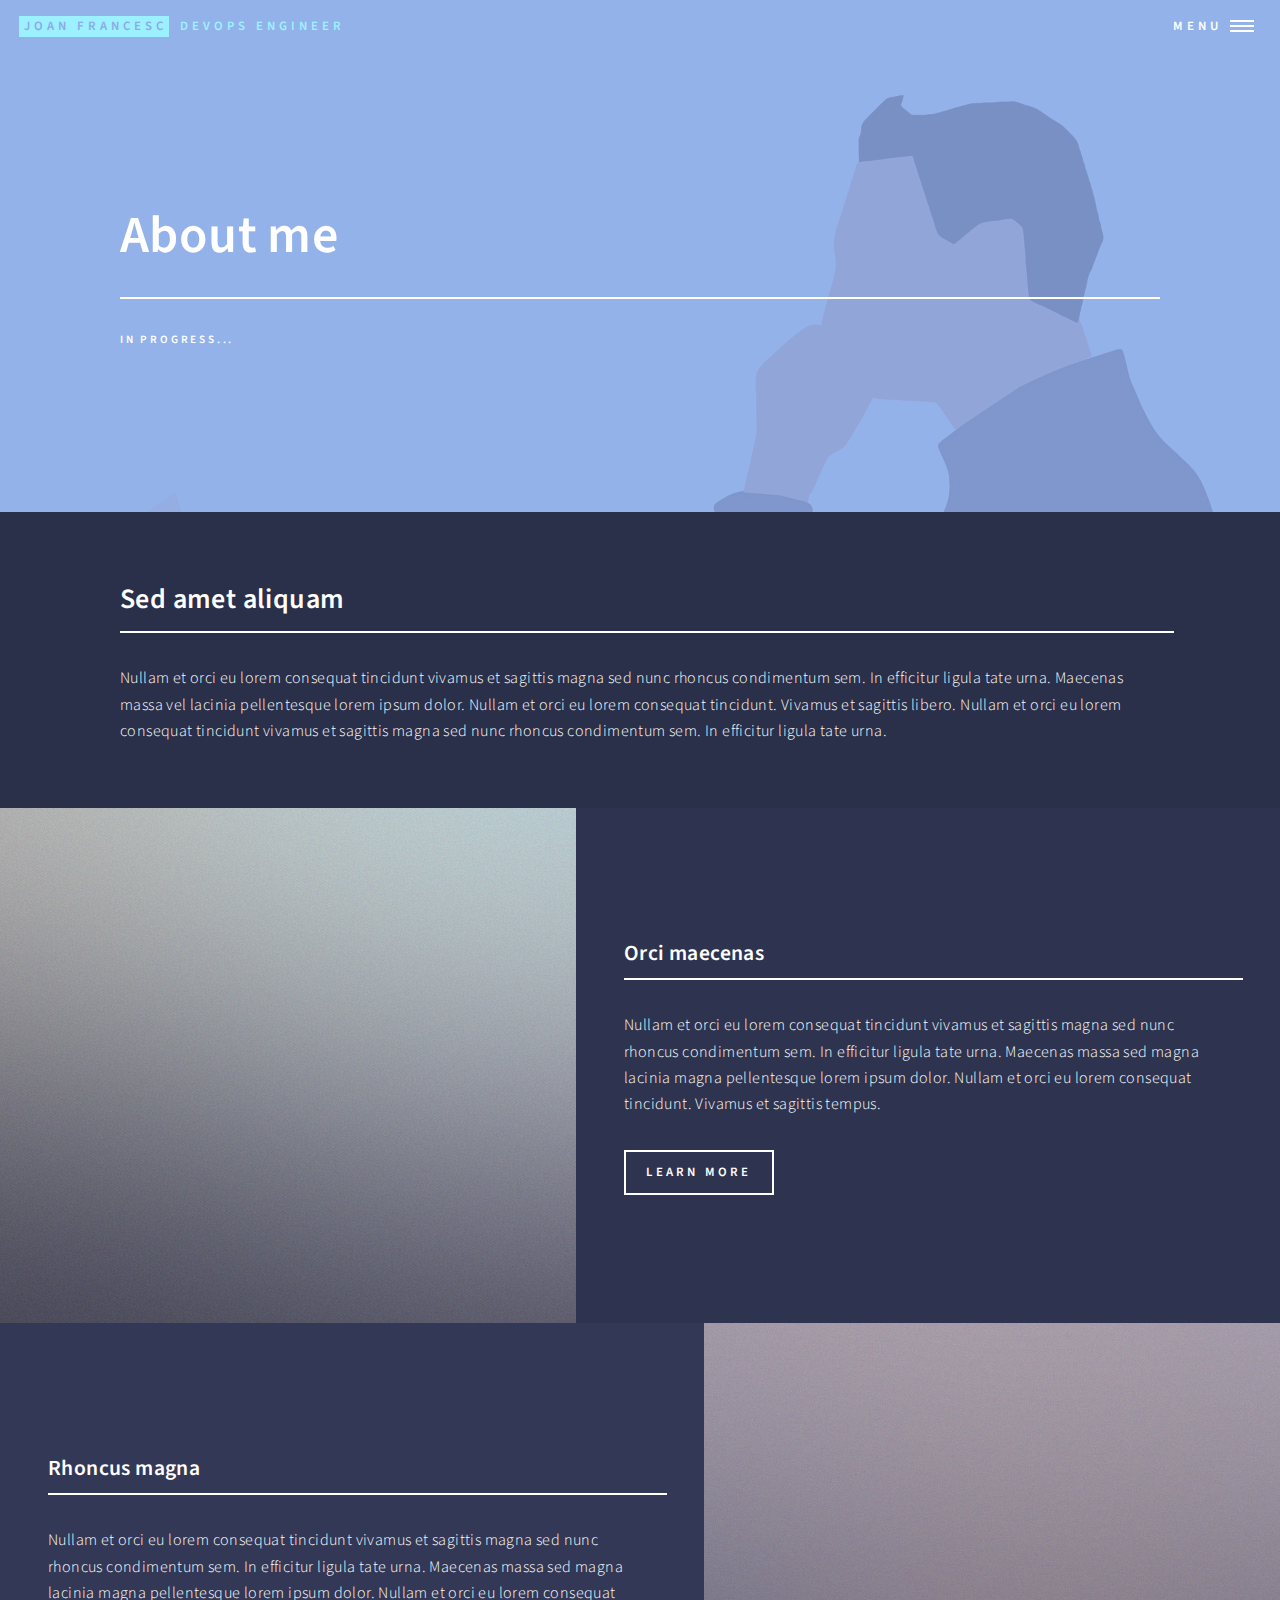
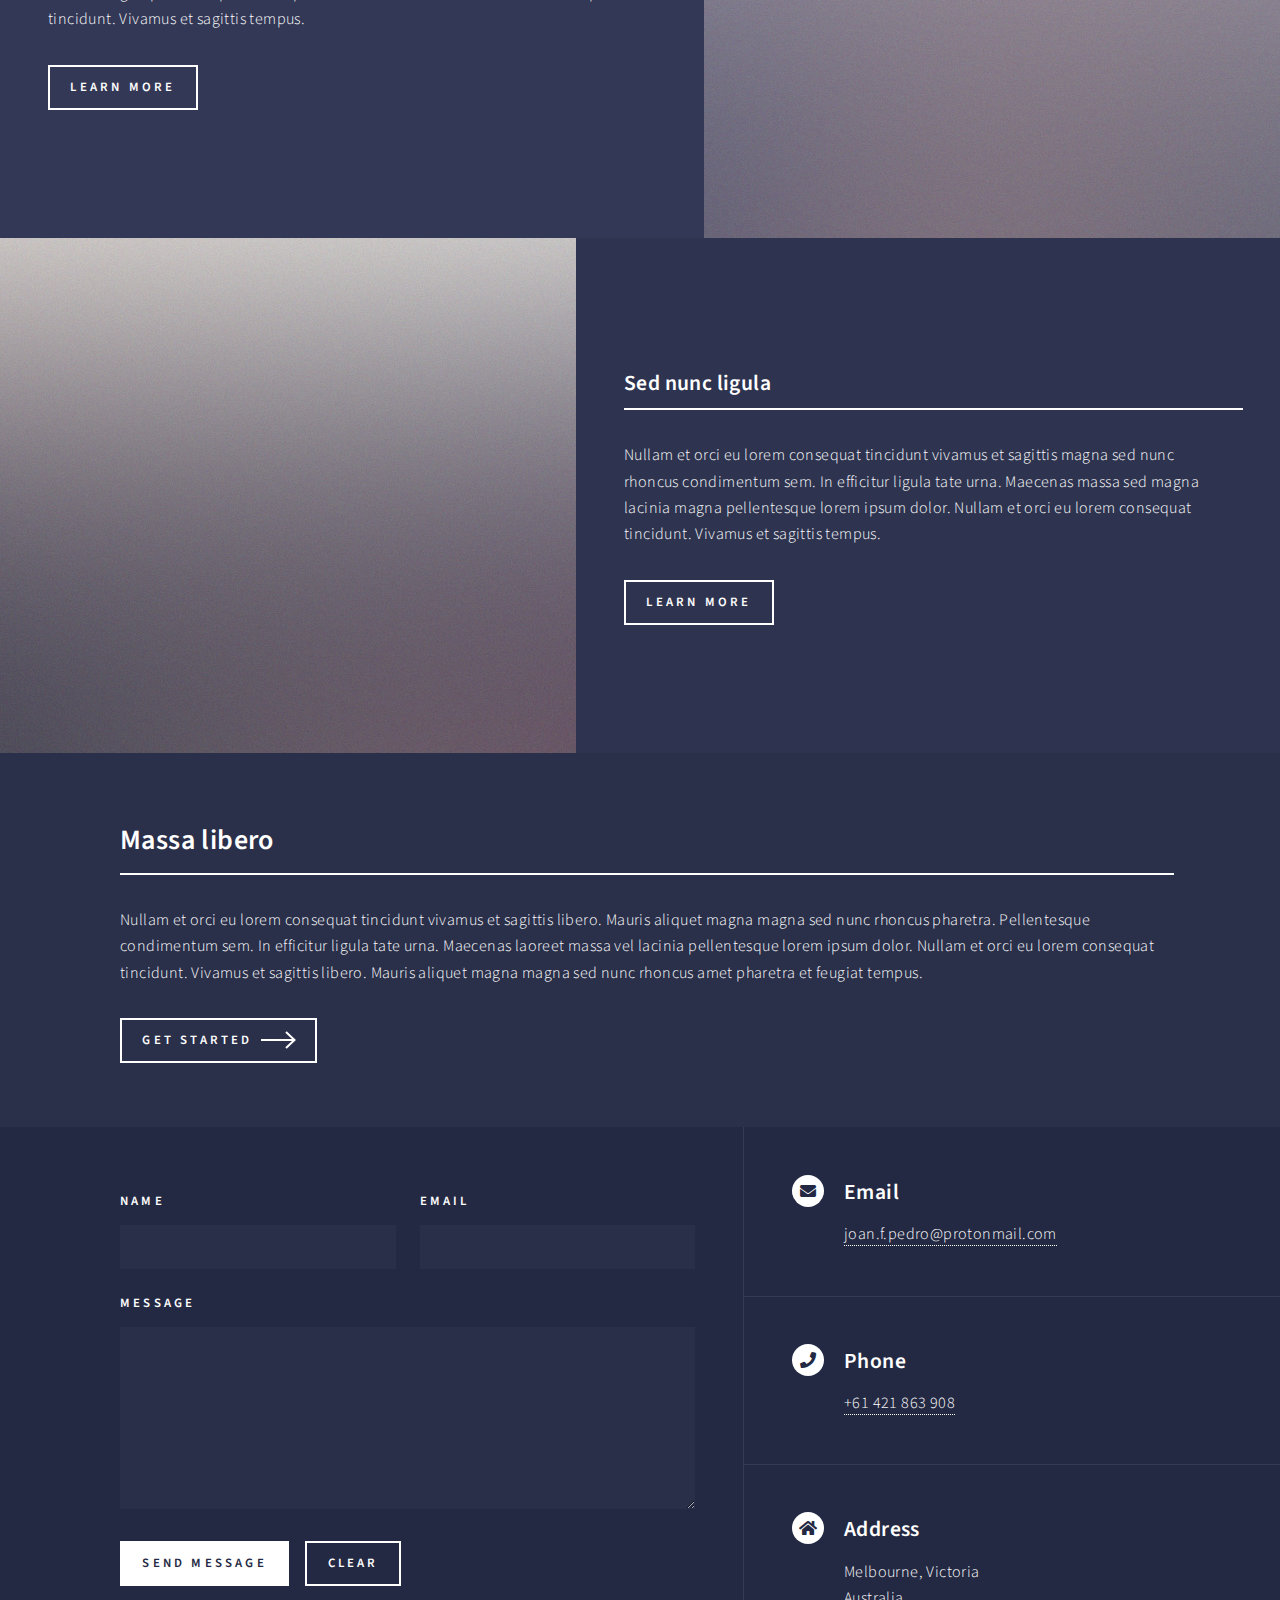
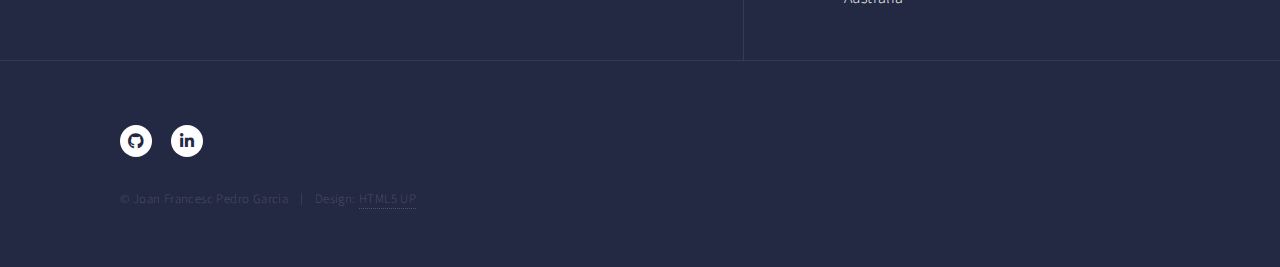
==== commit e4ae3fb3: "Added backgrounds + cleaned code" ====
--- a/about.html
+++ b/about.html
@@ -6,7 +6,7 @@
 -->
 <html>
 	<head>	
-		<link rel="icon" type="image/x-icon" href="/images/favicon.png">
+		<link rel="icon" type="image/x-icon" href="/images/favicon/favicon.png">
 		<title>Joan's Portfolio</title>
 		<meta charset="utf-8" />
 		<meta name="viewport" content="width=device-width, initial-scale=1, user-scalable=no" />
@@ -47,7 +47,7 @@
 			<section id="banner" class="style5">
 				<div class="inner">
 					<span class="image">
-						<img src="images/pic07.jpg" alt="" />
+						<img src="images/backgrounds/about.jpg" alt="" />
 					</span>
 					<header class="major">
 						<h1>About me</h1>
@@ -75,7 +75,7 @@
 				<section id="two" class="spotlights">
 					<section>
 						<a href="generic.html" class="image">
-							<img src="images/pic08.jpg" alt="" data-position="center center" />
+							<img src="images/default/pic08.jpg" alt="" data-position="center center" />
 						</a>
 						<div class="content">
 							<div class="inner">
@@ -91,7 +91,7 @@
 					</section>
 					<section>
 						<a href="generic.html" class="image">
-							<img src="images/pic09.jpg" alt="" data-position="top center" />
+							<img src="images/default/pic09.jpg" alt="" data-position="top center" />
 						</a>
 						<div class="content">
 							<div class="inner">
@@ -107,7 +107,7 @@
 					</section>
 					<section>
 						<a href="generic.html" class="image">
-							<img src="images/pic10.jpg" alt="" data-position="25% 25%" />
+							<img src="images/default/pic10.jpg" alt="" data-position="25% 25%" />
 						</a>
 						<div class="content">
 							<div class="inner">
@@ -212,6 +212,5 @@
 		<script src="assets/js/breakpoints.min.js"></script>
 		<script src="assets/js/util.js"></script>
 		<script src="assets/js/main.js"></script>
-
 	</body>
 </html>--- a/assets/css/main.css
+++ b/assets/css/main.css
@@ -3380,7 +3380,7 @@
 		-webkit-align-items: center;
 		-ms-align-items: center;
 		align-items: center;
-		background-image: url("../../images/banner.jpg");
+		background-image: url("../../images/default/banner.jpg");
 		display: -moz-flex;
 		display: -webkit-flex;
 		display: -ms-flex;
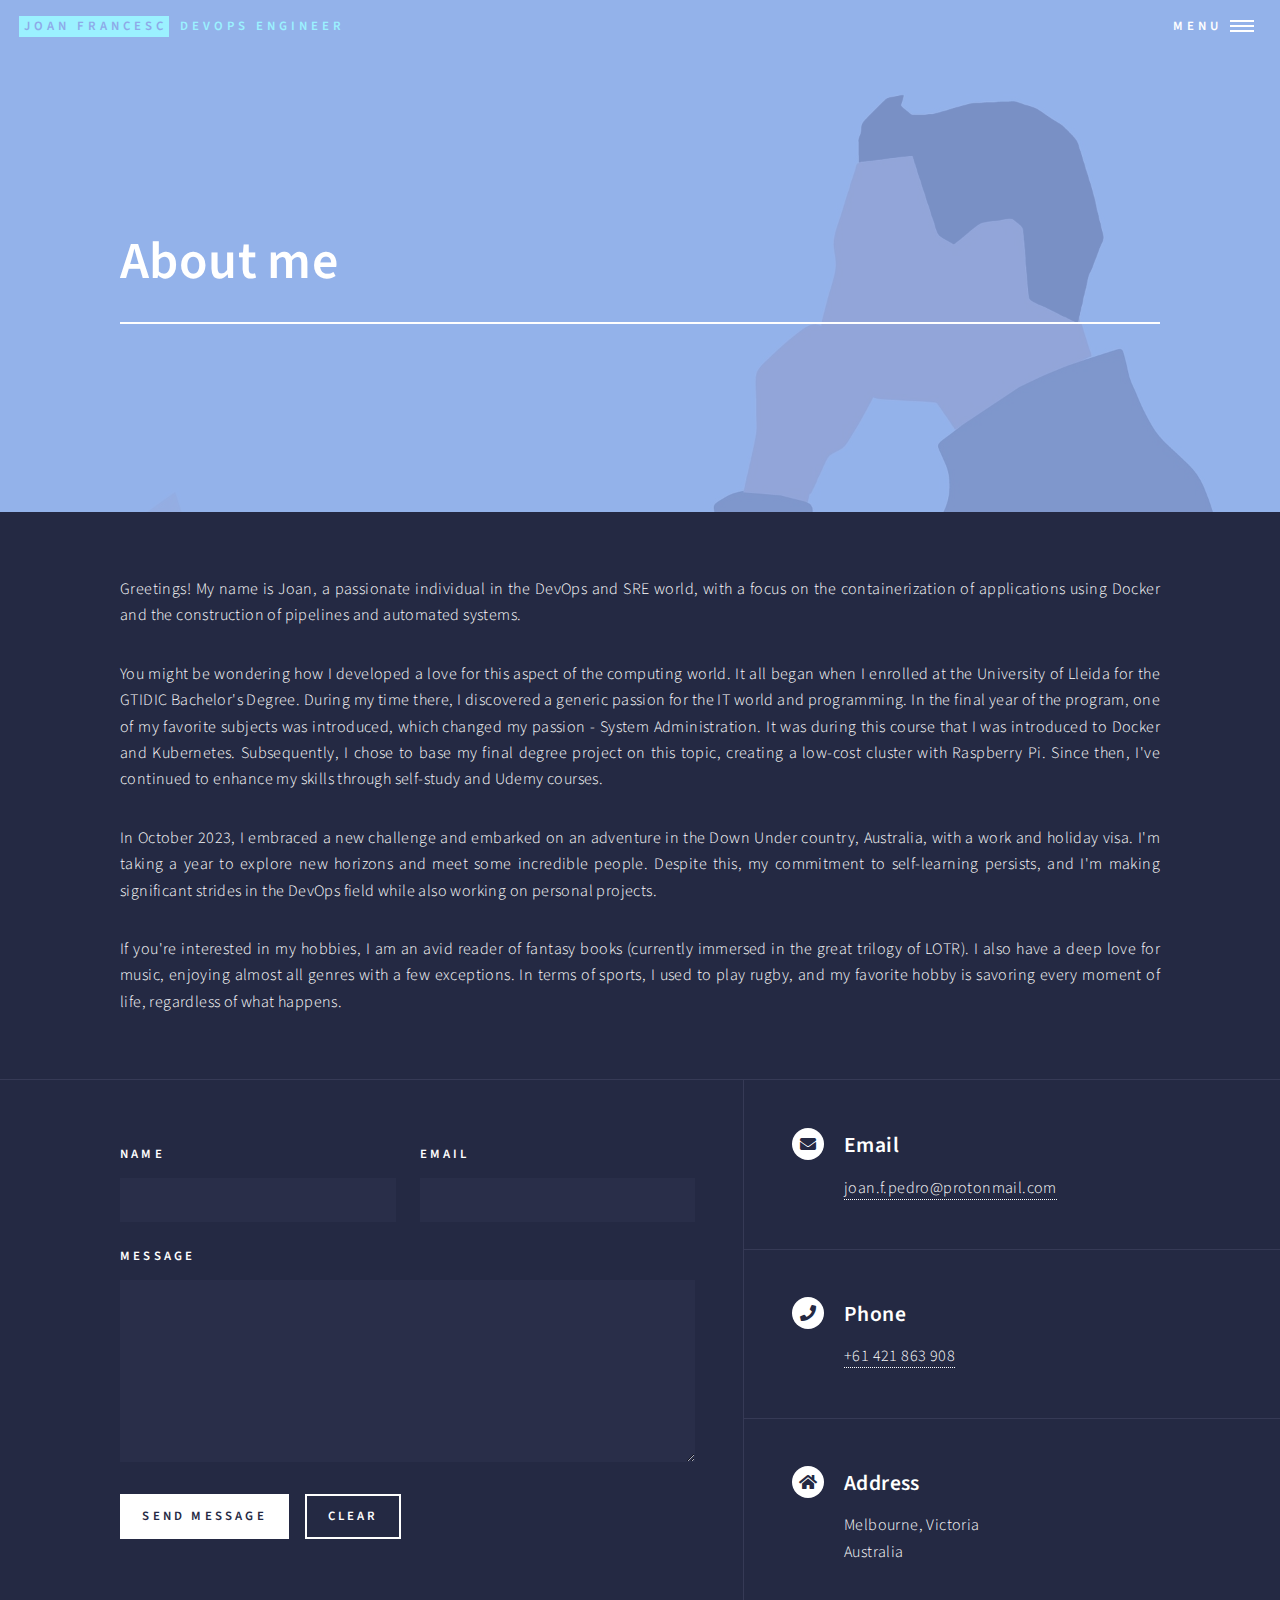
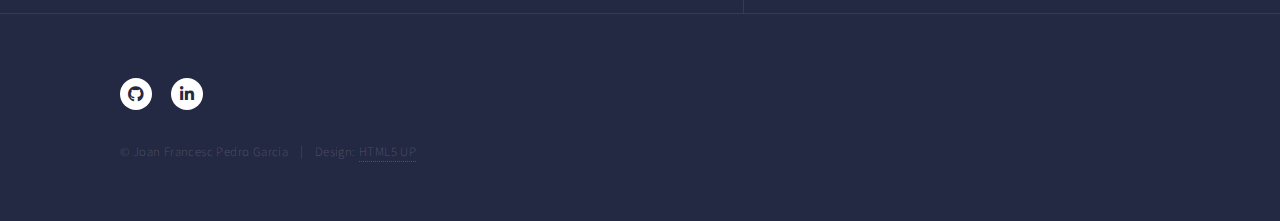
==== commit 29bc3e5f: "about me done." ====
--- a/about.html
+++ b/about.html
@@ -52,92 +52,24 @@
 					<header class="major">
 						<h1>About me</h1>
 					</header>
-					<div class="content">
-						<p>IN PROGRESS...<p/>
-					</div>
 				</div>
 			</section>
 
-			<!-- Main -->
-			<div id="main">
+					<div id="main" class="alt">
 
-				<!-- One -->
-				<section id="one">
-					<div class="inner">
-						<header class="major">
-							<h2>Sed amet aliquam</h2>
-						</header>
-						<p>Nullam et orci eu lorem consequat tincidunt vivamus et sagittis magna sed nunc rhoncus condimentum sem. In efficitur ligula tate urna. Maecenas massa vel lacinia pellentesque lorem ipsum dolor. Nullam et orci eu lorem consequat tincidunt. Vivamus et sagittis libero. Nullam et orci eu lorem consequat tincidunt vivamus et sagittis magna sed nunc rhoncus condimentum sem. In efficitur ligula tate urna.</p>
+						<!-- One -->
+							<section id="one">
+								<div class="inner">
+									<!--<span class="image main"><img src="images/default/pic11.jpg" alt="" /></span>-->
+									<p>Greetings! My name is Joan, a passionate individual in the DevOps and SRE world, with a focus on the containerization of applications using Docker and the construction of pipelines and automated systems.</p>
+									<p>You might be wondering how I developed a love for this aspect of the computing world. It all began when I enrolled at the University of Lleida for the GTIDIC Bachelor's Degree. During my time there, I discovered a generic passion for the IT world and programming. In the final year of the program, one of my favorite subjects was introduced, which changed my passion - System Administration. It was during this course that I was introduced to Docker and Kubernetes. Subsequently, I chose to base my final degree project on this topic, creating a low-cost cluster with Raspberry Pi. Since then, I've continued to enhance my skills through self-study and Udemy courses.</p>
+									<p>In October 2023, I embraced a new challenge and embarked on an adventure in the Down Under country, Australia, with a work and holiday visa. I'm taking a year to explore new horizons and meet some incredible people. Despite this, my commitment to self-learning persists, and I'm making significant strides in the DevOps field while also working on personal projects.</p>
+									<p>If you're interested in my hobbies, I am an avid reader of fantasy books (currently immersed in the great trilogy of LOTR). I also have a deep love for music, enjoying almost all genres with a few exceptions. In terms of sports, I used to play rugby, and my favorite hobby is savoring every moment of life, regardless of what happens.</p>									
+								</div>
+							</section>
+
 					</div>
-				</section>
-
-				<!-- Two -->
-				<section id="two" class="spotlights">
-					<section>
-						<a href="generic.html" class="image">
-							<img src="images/default/pic08.jpg" alt="" data-position="center center" />
-						</a>
-						<div class="content">
-							<div class="inner">
-								<header class="major">
-									<h3>Orci maecenas</h3>
-								</header>
-								<p>Nullam et orci eu lorem consequat tincidunt vivamus et sagittis magna sed nunc rhoncus condimentum sem. In efficitur ligula tate urna. Maecenas massa sed magna lacinia magna pellentesque lorem ipsum dolor. Nullam et orci eu lorem consequat tincidunt. Vivamus et sagittis tempus.</p>
-								<ul class="actions">
-									<li><a href="generic.html" class="button">Learn more</a></li>
-								</ul>
-							</div>
-						</div>
-					</section>
-					<section>
-						<a href="generic.html" class="image">
-							<img src="images/default/pic09.jpg" alt="" data-position="top center" />
-						</a>
-						<div class="content">
-							<div class="inner">
-								<header class="major">
-									<h3>Rhoncus magna</h3>
-								</header>
-								<p>Nullam et orci eu lorem consequat tincidunt vivamus et sagittis magna sed nunc rhoncus condimentum sem. In efficitur ligula tate urna. Maecenas massa sed magna lacinia magna pellentesque lorem ipsum dolor. Nullam et orci eu lorem consequat tincidunt. Vivamus et sagittis tempus.</p>
-								<ul class="actions">
-									<li><a href="generic.html" class="button">Learn more</a></li>
-								</ul>
-							</div>
-						</div>
-					</section>
-					<section>
-						<a href="generic.html" class="image">
-							<img src="images/default/pic10.jpg" alt="" data-position="25% 25%" />
-						</a>
-						<div class="content">
-							<div class="inner">
-								<header class="major">
-									<h3>Sed nunc ligula</h3>
-								</header>
-								<p>Nullam et orci eu lorem consequat tincidunt vivamus et sagittis magna sed nunc rhoncus condimentum sem. In efficitur ligula tate urna. Maecenas massa sed magna lacinia magna pellentesque lorem ipsum dolor. Nullam et orci eu lorem consequat tincidunt. Vivamus et sagittis tempus.</p>
-								<ul class="actions">
-									<li><a href="generic.html" class="button">Learn more</a></li>
-								</ul>
-							</div>
-						</div>
-					</section>
-				</section>
-
-				<!-- Three -->
-				<section id="three">
-					<div class="inner">
-						<header class="major">
-							<h2>Massa libero</h2>
-						</header>
-						<p>Nullam et orci eu lorem consequat tincidunt vivamus et sagittis libero. Mauris aliquet magna magna sed nunc rhoncus pharetra. Pellentesque condimentum sem. In efficitur ligula tate urna. Maecenas laoreet massa vel lacinia pellentesque lorem ipsum dolor. Nullam et orci eu lorem consequat tincidunt. Vivamus et sagittis libero. Mauris aliquet magna magna sed nunc rhoncus amet pharetra et feugiat tempus.</p>
-						<ul class="actions">
-							<li><a href="generic.html" class="button next">Get Started</a></li>
-						</ul>
-					</div>
-				</section>
-
-			</div>
-
+			
 			<!-- Contact -->
 			<section id="contact">
 				<div class="inner">
--- a/assets/css/main.css
+++ b/assets/css/main.css
@@ -178,6 +178,7 @@
 
 	p {
 		margin: 0 0 2em 0;
+		text-align: justify;
 	}
 
 	h1, h2, h3, h4, h5, h6 {
